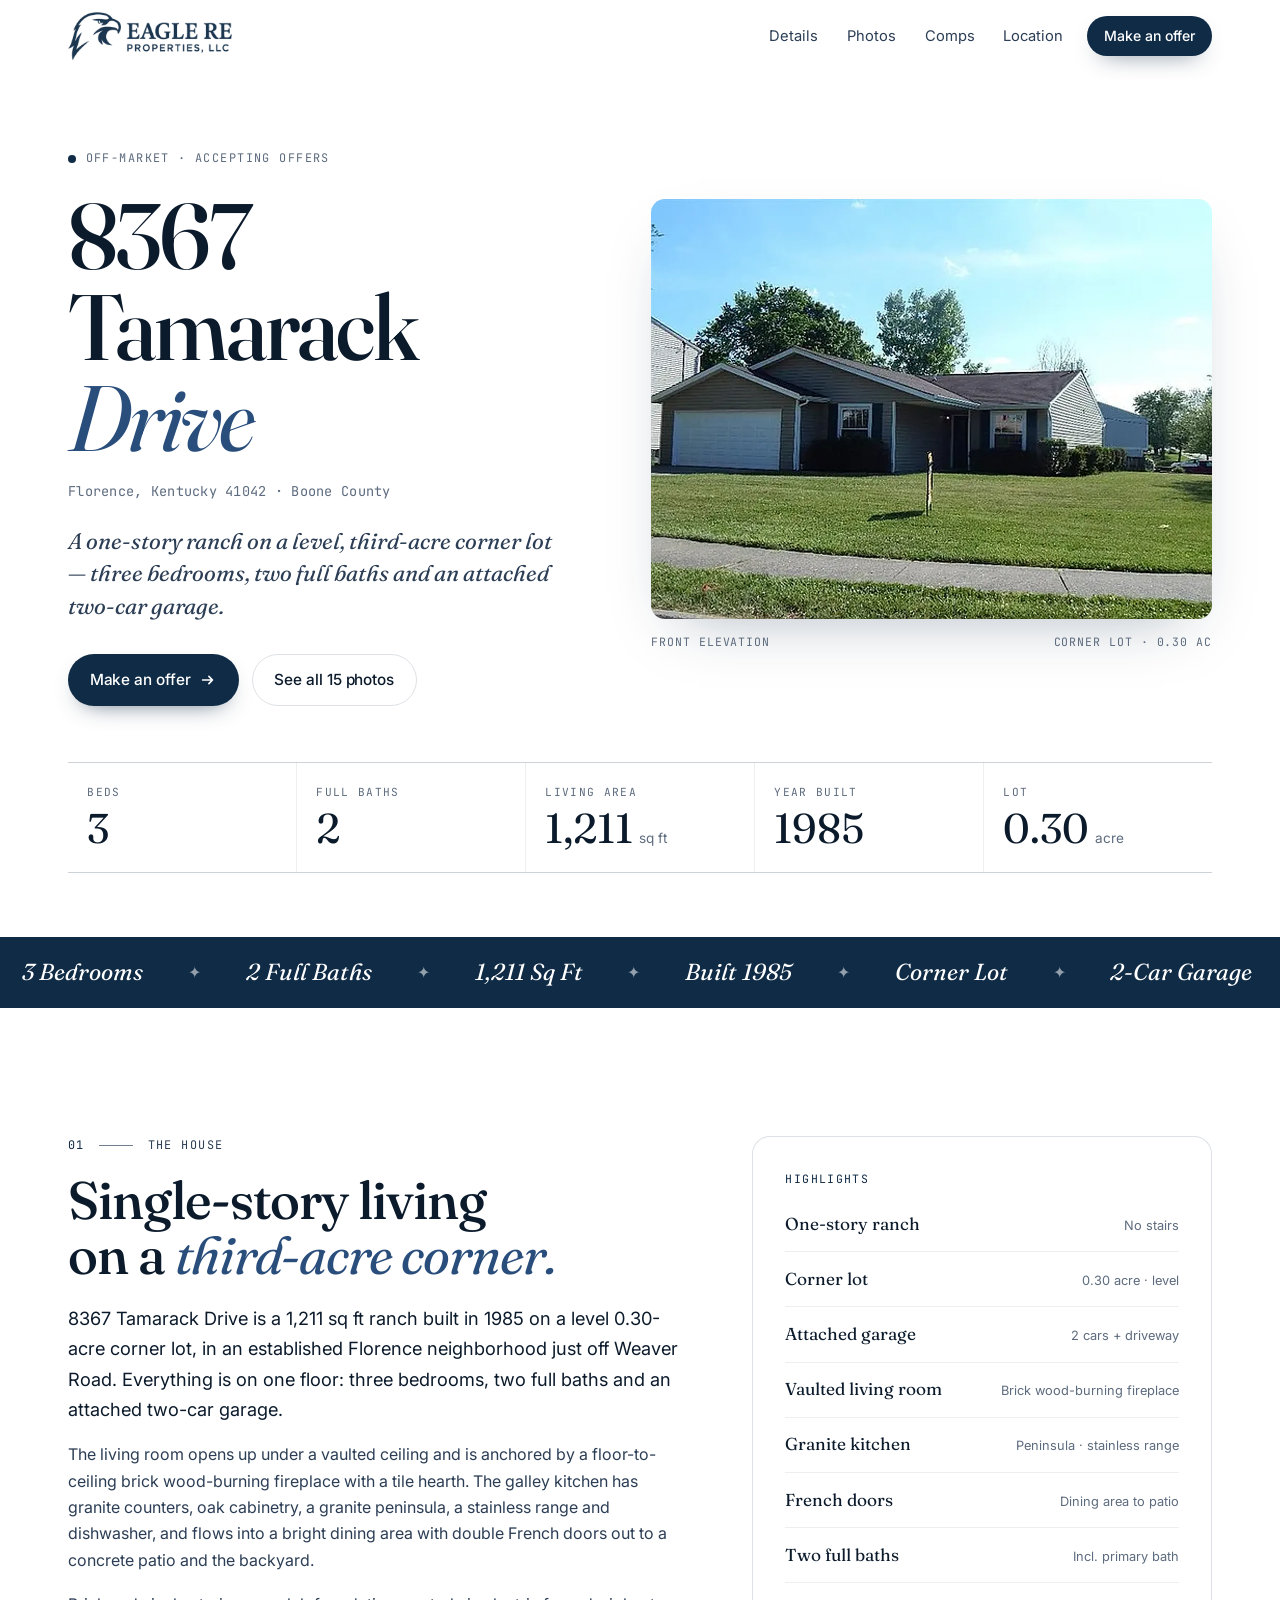
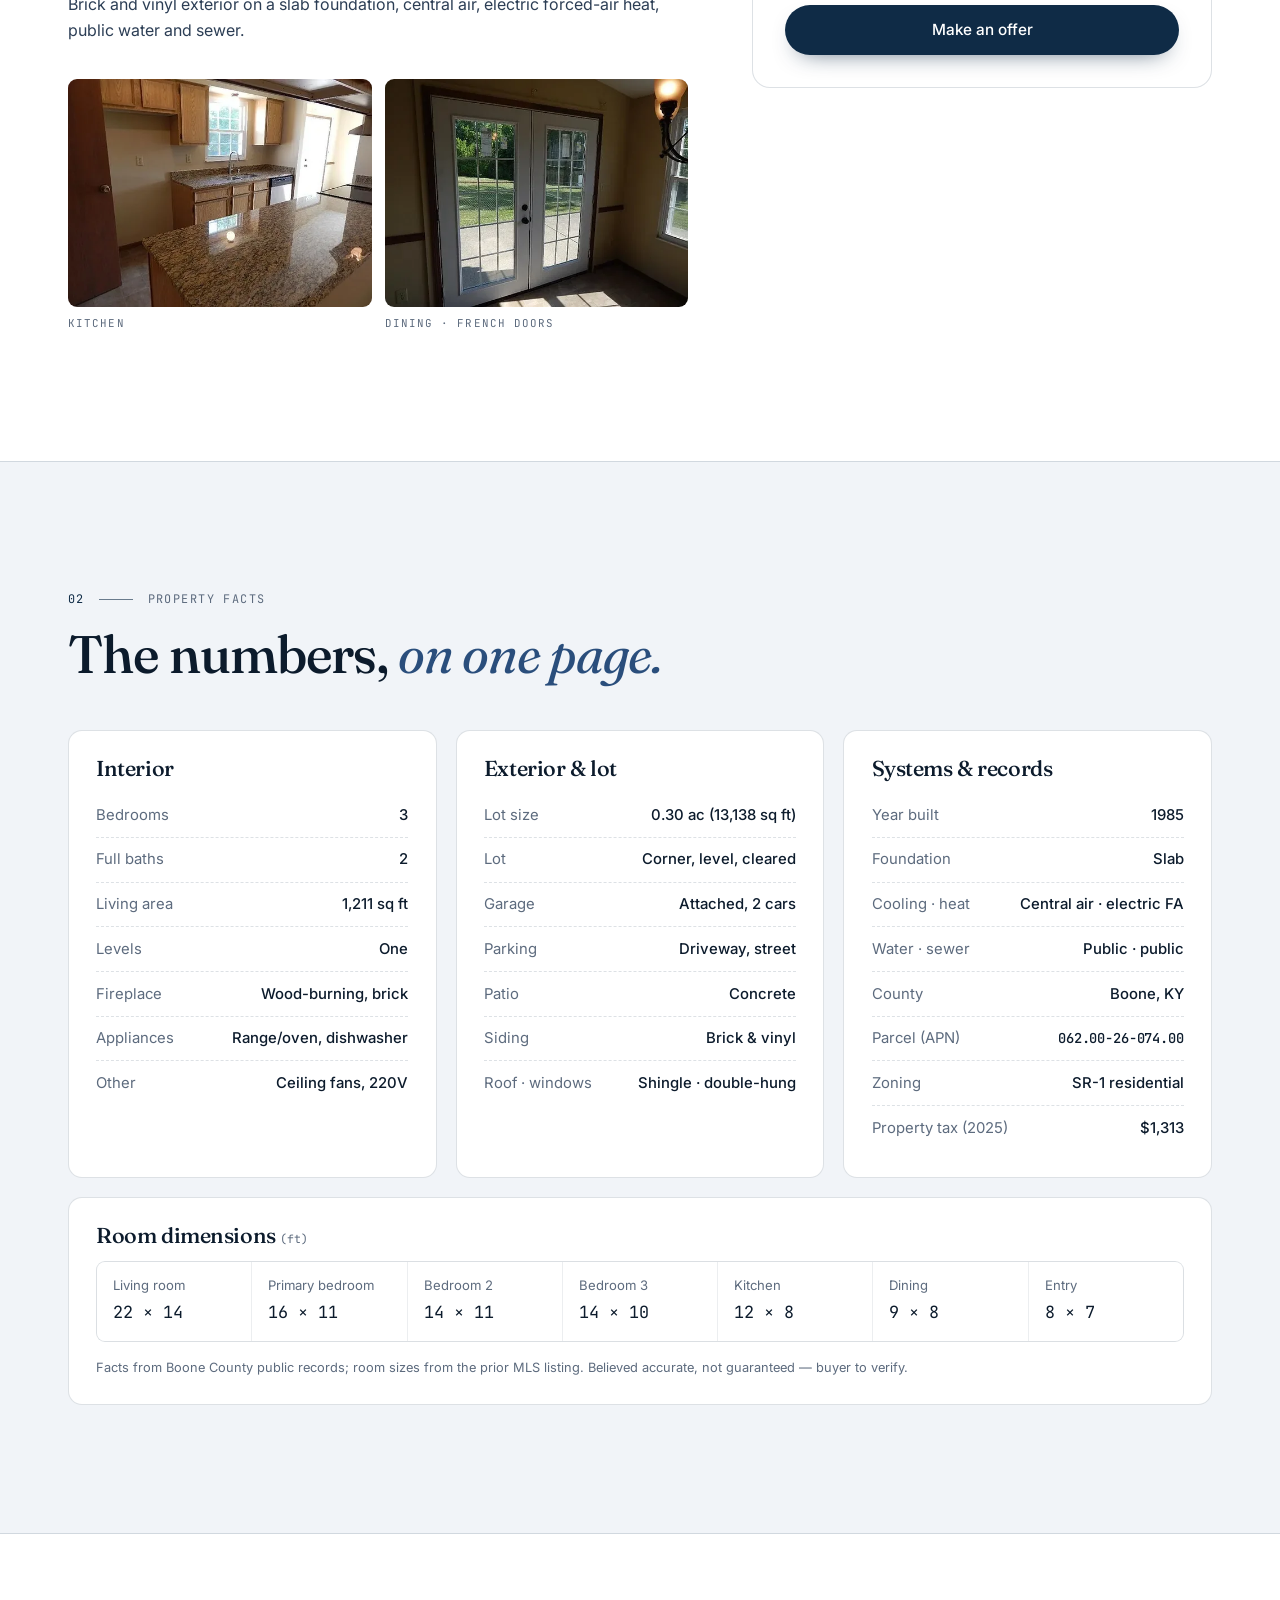
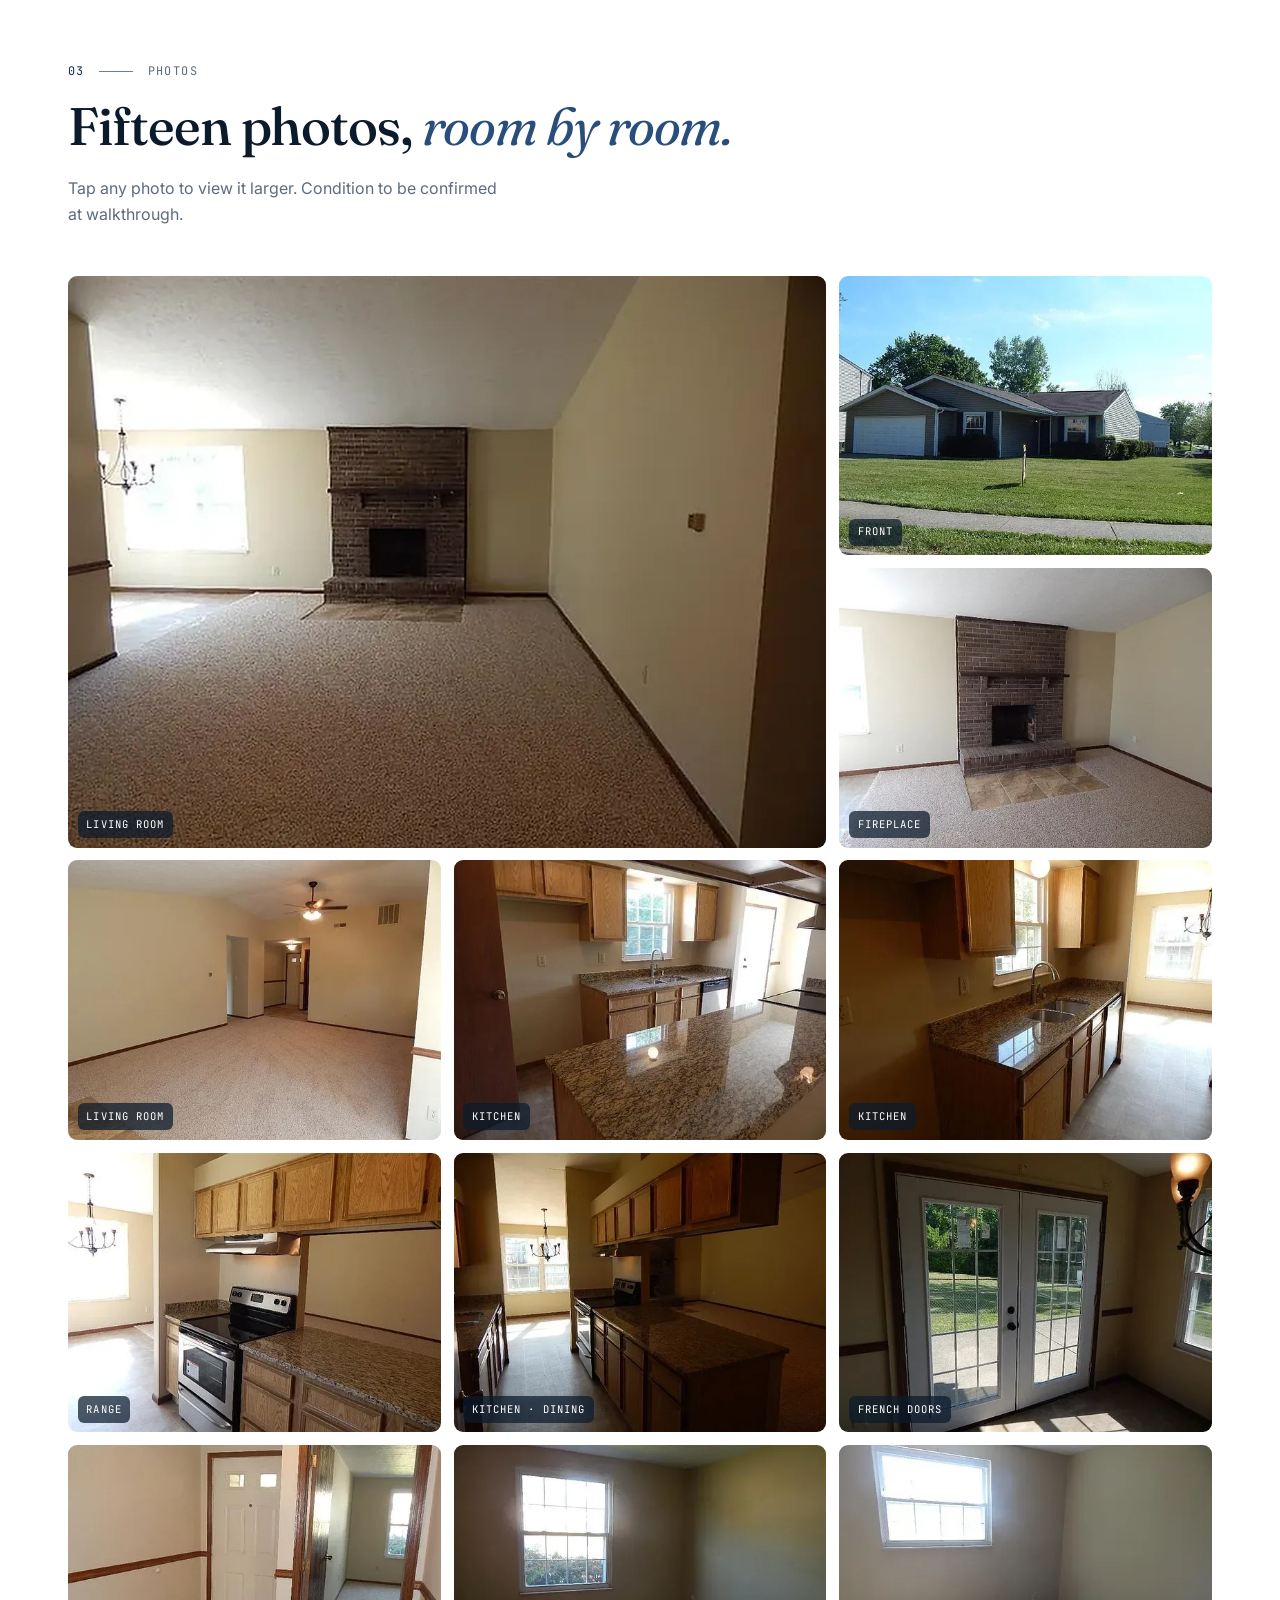
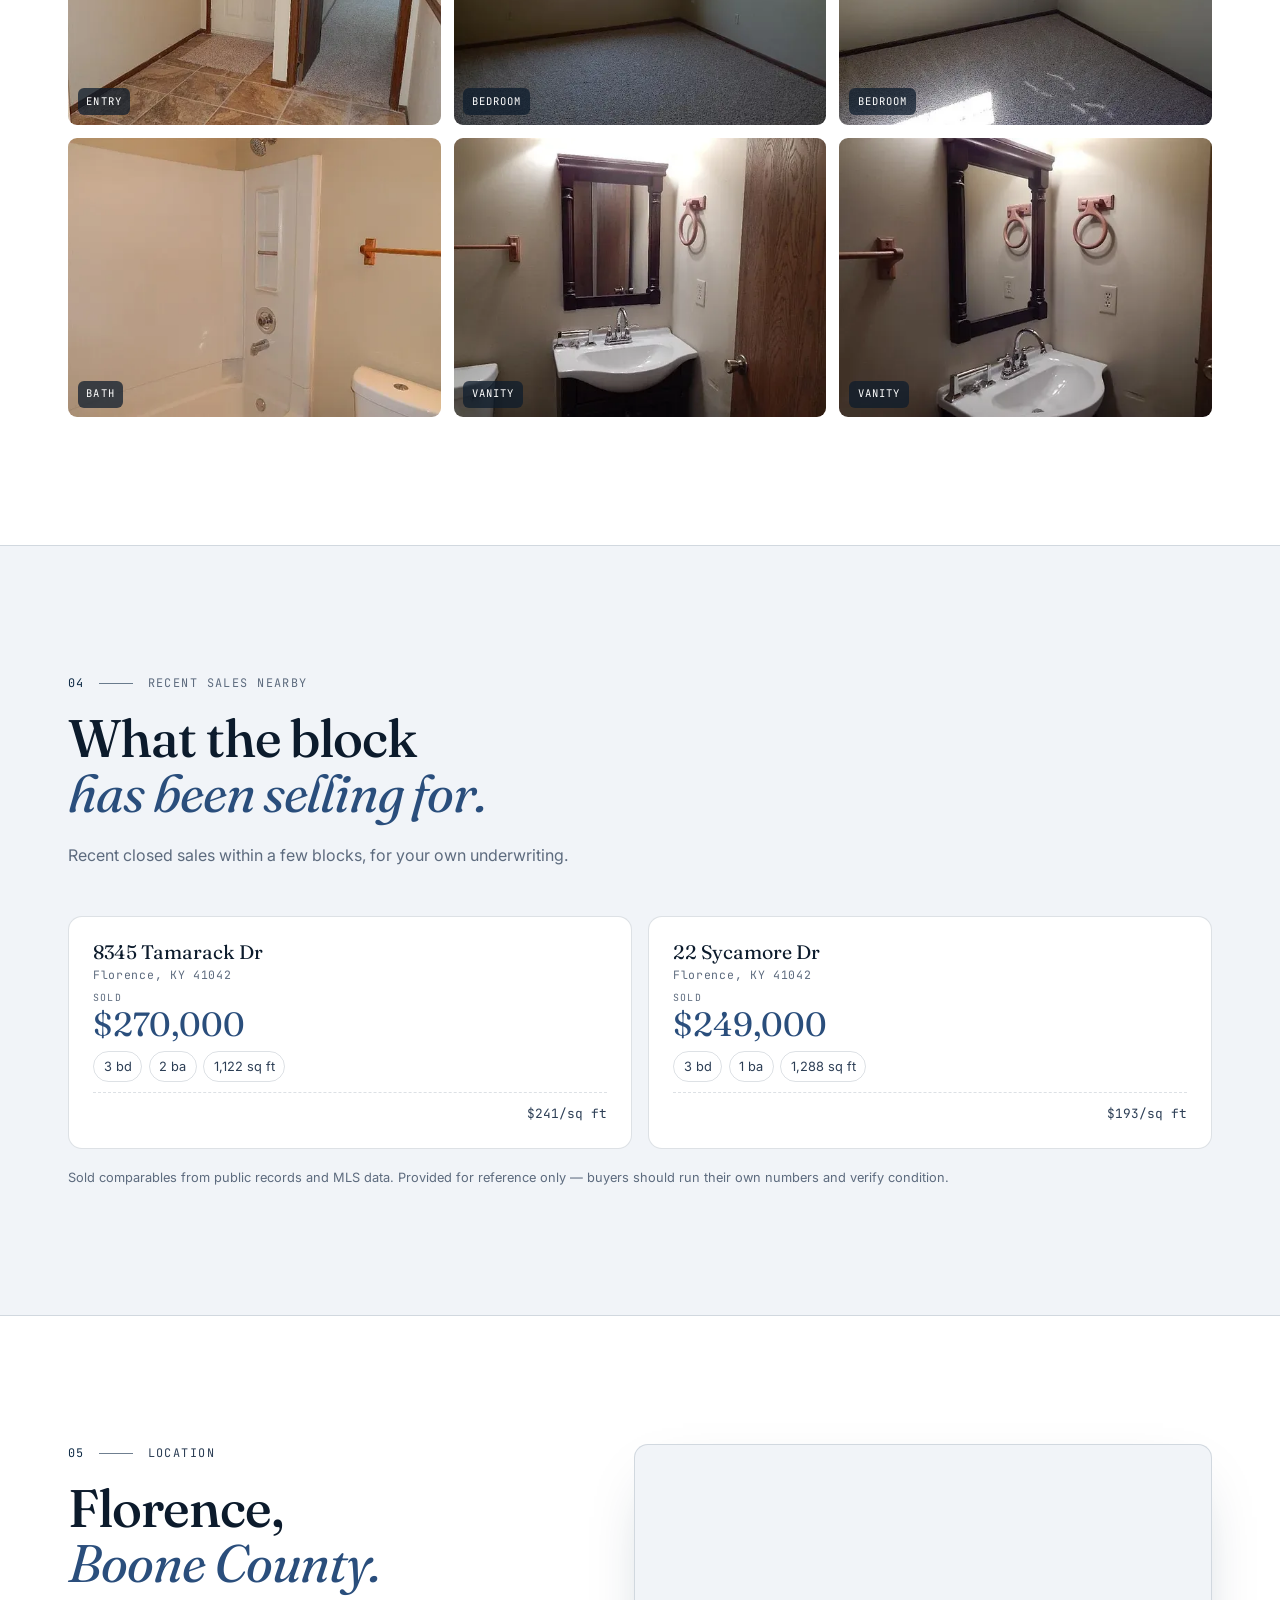
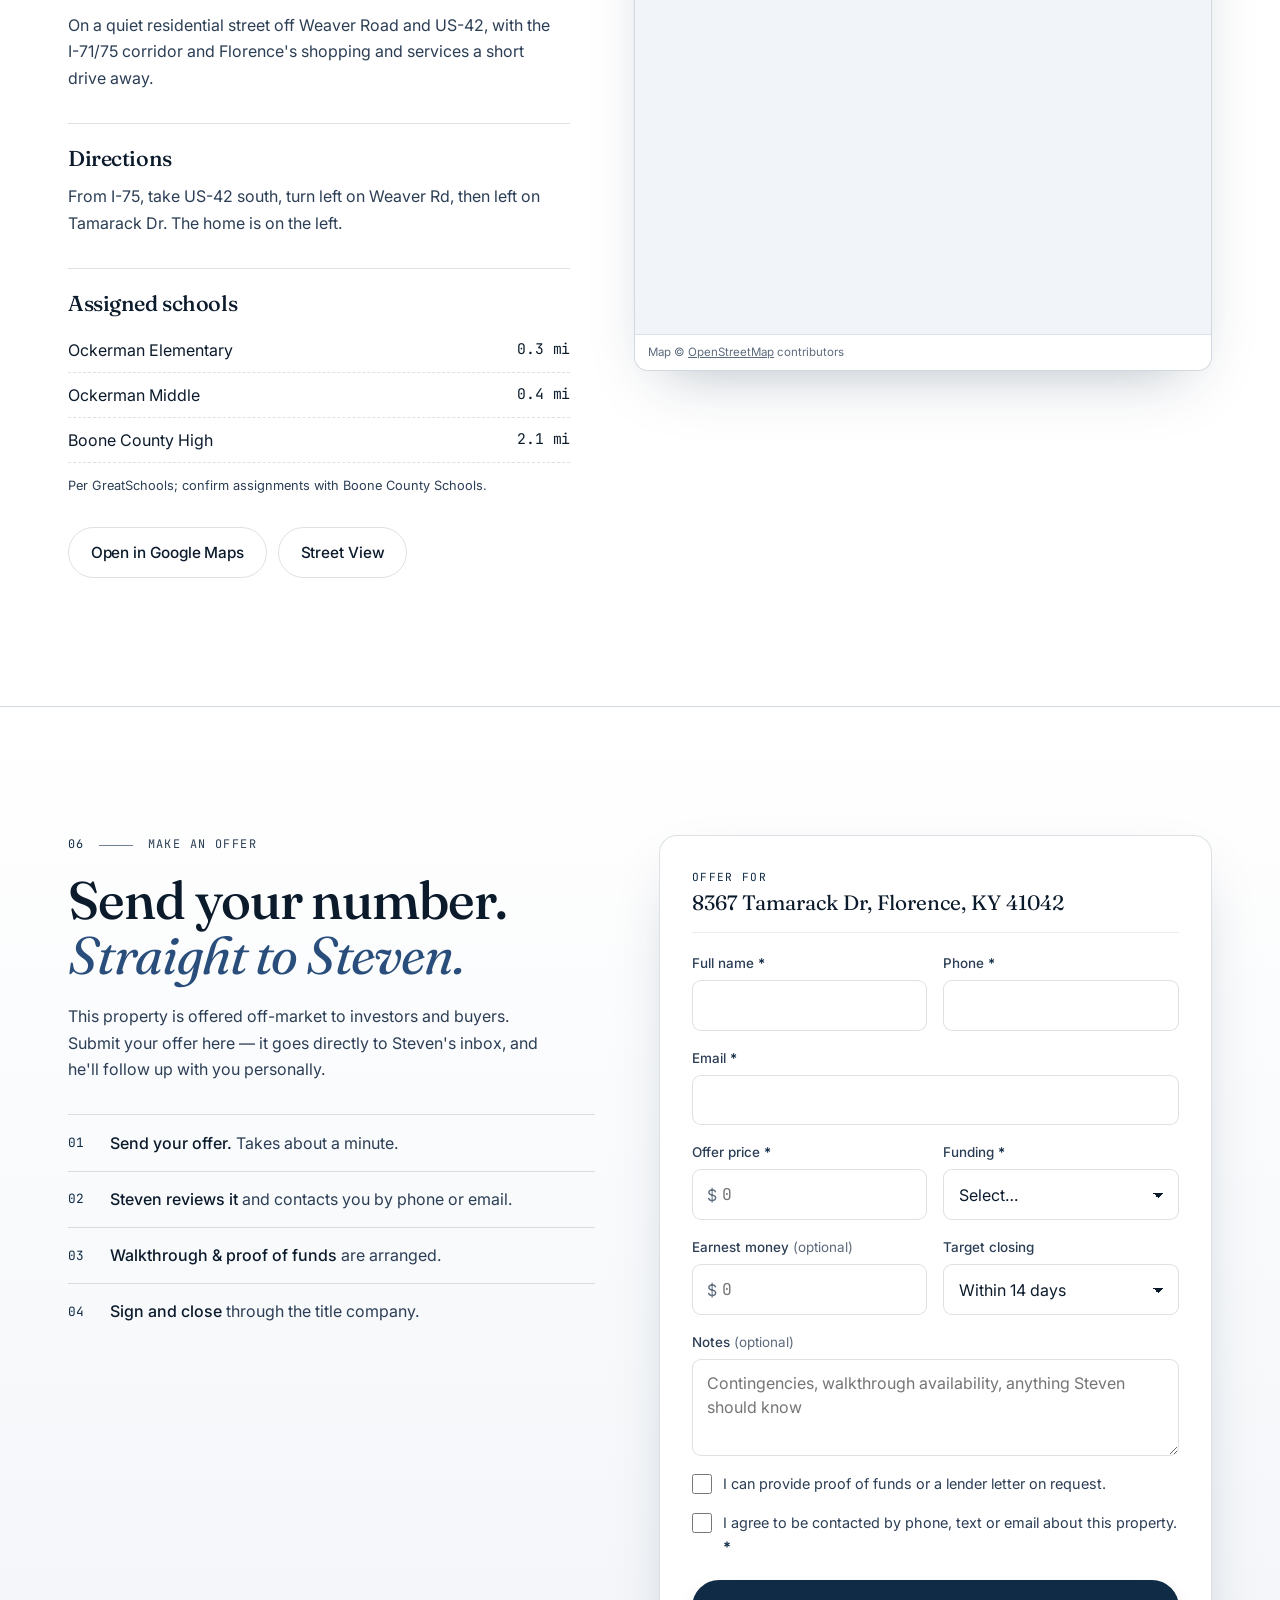
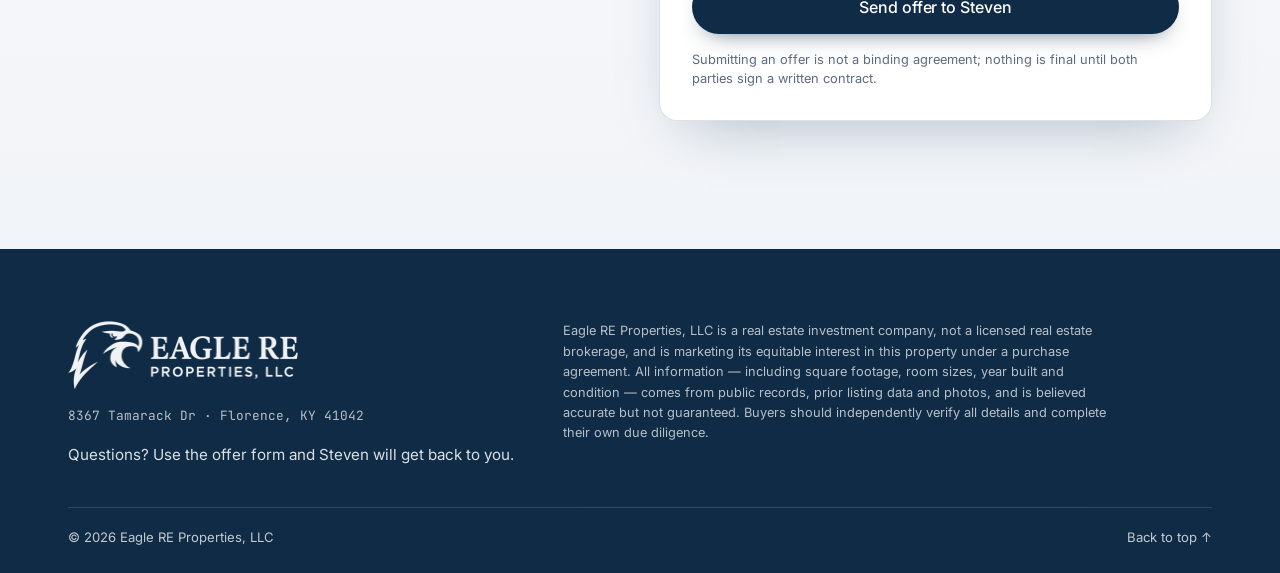
==== index.html @ 81cfe42a "Add files via upload" ====
<!doctype html>
<html lang="en">
<head>
  <meta charset="utf-8">
  <meta name="viewport" content="width=device-width, initial-scale=1, viewport-fit=cover">
  <title>8367 Tamarack Dr, Florence, KY 41042 · 3 Bed / 2 Bath Ranch · Accepting Offers</title>
  <meta name="description" content="Off-market 3 bed / 2 bath ranch on a 0.30-acre corner lot in Florence, KY (Boone County). 1,211 sq ft, built 1985, attached 2-car garage. Submit your offer online.">
  <meta name="theme-color" content="#0f2b46">

  <!-- Link previews (texts, Facebook groups). Once the site is on a domain, make og:image a full https:// URL. -->
  <meta property="og:type" content="website">
  <meta property="og:title" content="8367 Tamarack Dr, Florence, KY · 3 bd / 2 ba ranch · Accepting offers">
  <meta property="og:description" content="1,211 sq ft · built 1985 · 0.30-acre corner lot · 2-car garage. Off-market — send your offer.">
  <meta property="og:image" content="assets/img/exterior-front-lg.webp">
  <meta name="twitter:card" content="summary_large_image">

  <link rel="icon" type="image/webp" href="assets/img/favicon-eagle.webp">

  <link rel="preconnect" href="https://fonts.googleapis.com">
  <link rel="preconnect" href="https://fonts.gstatic.com" crossorigin>
  <link rel="stylesheet" href="https://fonts.googleapis.com/css2?family=Fraunces:ital,opsz,wght@0,9..144,400;0,9..144,500;0,9..144,600;1,9..144,400;1,9..144,500&family=Inter:wght@300;400;500;600&family=JetBrains+Mono:wght@400;500&display=swap">

  <link rel="preload" as="image" href="assets/img/exterior-front-lg.webp" fetchpriority="high">
  <link rel="stylesheet" href="styles.css?v=202609221850">

  <script>
    /* JS is on: enable reveal animations, with a 6s safety net so content can never stay hidden */
    document.documentElement.classList.add("js");
    setTimeout(function () { document.documentElement.classList.add("reveal-all"); }, 6000);
  </script>
  <script defer src="lib/manifest.js?v=202609221850"></script>
  <script defer src="main.js?v=202609221850"></script>
</head>
<body>
  <a class="skip-link" href="#main">Skip to content</a>

  <!-- ============================ NAV ============================ -->
  <header class="nav" data-nav>
    <div class="nav-inner">
      <a class="brand" href="#top" aria-label="Eagle RE Properties, LLC — back to top">
        <img class="logo logo-on-light" src="assets/img/logo-navy.webp" width="464" height="136" alt="Eagle RE Properties, LLC">
        <img class="logo logo-on-dark" src="assets/img/logo-white.webp" width="464" height="136" alt="" aria-hidden="true">
      </a>
      <nav class="nav-links" aria-label="Sections">
        <a href="#details">Details</a>
        <a href="#photos">Photos</a>
        <a href="#comps">Comps</a>
        <a href="#location">Location</a>
      </nav>
      <a class="btn btn-accent btn-sm" href="#offer" data-offer-open>Make an offer</a>
    </div>
  </header>

  <main id="main">
    <!-- ============================ HERO ============================ -->
    <section class="hero" id="top">
      <div class="container hero-grid">
        <div class="hero-copy">
          <p class="kicker"><span class="status-dot" aria-hidden="true"></span>Off-market · Accepting offers</p>
          <h1 class="hero-title">8367 Tamarack<br><em>Drive</em></h1>
          <p class="hero-address">Florence, Kentucky 41042 · Boone County</p>
          <p class="hero-sub">A one-story ranch on a level, third-acre corner lot — three bedrooms, two full baths and an attached two-car garage.</p>
          <div class="hero-ctas">
            <a class="btn btn-accent" href="#offer" data-offer-open>
              Make an offer
              <svg class="btn-arrow" viewBox="0 0 20 20" aria-hidden="true"><path d="M4 10h11m-4-4 4 4-4 4" fill="none" stroke="currentColor" stroke-width="1.8" stroke-linecap="round" stroke-linejoin="round"/></svg>
            </a>
            <a class="btn btn-ghost" href="#photos">See all 15 photos</a>
          </div>
        </div>

        <figure class="hero-media">
          <img src="assets/img/exterior-front-lg.webp" width="1080" height="810"
               alt="Front of 8367 Tamarack Dr: single-story ranch with brick and vinyl siding, attached two-car garage and a wide front lawn"
               fetchpriority="high" loading="eager" decoding="async">
          <figcaption><span>Front elevation</span><span>Corner lot · 0.30 ac</span></figcaption>
        </figure>
      </div>

      <div class="container">
        <dl class="stats" aria-label="Key facts" data-n="5" style="--n:5">
          <div class="stat"><dt>Beds</dt><dd>3</dd></div>
          <div class="stat"><dt>Full baths</dt><dd>2</dd></div>
          <div class="stat"><dt>Living area</dt><dd>1,211<small>sq ft</small></dd></div>
          <div class="stat"><dt>Year built</dt><dd>1985</dd></div>
          <div class="stat"><dt>Lot</dt><dd>0.30<small>acre</small></dd></div>
        </dl>
      </div>
    </section>

    <!-- ============================ TICKER ============================ -->
    <div class="ticker" aria-hidden="true">
      <div class="ticker-track">
        <span>3 Bedrooms</span><span>2 Full Baths</span><span>1,211 Sq Ft</span><span>Built 1985</span><span>Corner Lot</span><span>2-Car Garage</span><span>Wood-Burning Fireplace</span><span>Boone County, KY</span><span>Accepting Offers</span>
        <span>3 Bedrooms</span><span>2 Full Baths</span><span>1,211 Sq Ft</span><span>Built 1985</span><span>Corner Lot</span><span>2-Car Garage</span><span>Wood-Burning Fireplace</span><span>Boone County, KY</span><span>Accepting Offers</span>
      </div>
    </div>

    <!-- ============================ THE HOUSE ============================ -->
    <section class="section overview" id="details">
      <div class="container overview-grid">
        <div class="overview-copy reveal">
          <p class="eyebrow"><span>01</span> The house</p>
          <h2 class="section-title">Single-story living on a <em>third-acre corner.</em></h2>
          <p class="lead">8367 Tamarack Drive is a 1,211 sq ft ranch built in 1985 on a level 0.30-acre corner lot, in an established Florence neighborhood just off Weaver Road. Everything is on one floor: three bedrooms, two full baths and an attached two-car garage.</p>
          <p>The living room opens up under a vaulted ceiling and is anchored by a floor-to-ceiling brick wood-burning fireplace with a tile hearth. The galley kitchen has granite counters, oak cabinetry, a granite peninsula, a stainless range and dishwasher, and flows into a bright dining area with double French doors out to a concrete patio and the backyard.</p>
          <p>Brick and vinyl exterior on a slab foundation, central air, electric forced-air heat, public water and sewer.</p>
          <div class="overview-photos">
            <figure><img src="assets/img/kitchen-peninsula.webp" width="540" height="405" alt="Kitchen with granite counters, granite peninsula and oak cabinets" loading="lazy" decoding="async"><figcaption>Kitchen</figcaption></figure>
            <figure><img src="assets/img/dining-french-doors.webp" width="540" height="405" alt="Double French doors from the dining area to a concrete patio and backyard" loading="lazy" decoding="async"><figcaption>Dining · French doors</figcaption></figure>
          </div>
        </div>

        <aside class="highlights reveal" aria-label="Highlights">
          <p class="highlights-title">Highlights</p>
          <ul>
            <li><span>One-story ranch</span><small>No stairs</small></li>
            <li><span>Corner lot</span><small>0.30 acre · level</small></li>
            <li><span>Attached garage</span><small>2 cars + driveway</small></li>
            <li><span>Vaulted living room</span><small>Brick wood-burning fireplace</small></li>
            <li><span>Granite kitchen</span><small>Peninsula · stainless range</small></li>
            <li><span>French doors</span><small>Dining area to patio</small></li>
            <li><span>Two full baths</span><small>Incl. primary bath</small></li>
          </ul>
          <a class="btn btn-accent btn-block" href="#offer" data-offer-open>Make an offer</a>
        </aside>
      </div>
    </section>

    <!-- ============================ FACTS ============================ -->
    <section class="section facts" aria-labelledby="facts-title">
      <div class="container">
        <div class="section-head reveal">
          <p class="eyebrow"><span>02</span> Property facts</p>
          <h2 class="section-title" id="facts-title">The numbers, <em>on one page.</em></h2>
        </div>

        <div class="facts-grid">
          <div class="fact-card reveal">
            <h3>Interior</h3>
            <dl>
              <div><dt>Bedrooms</dt><dd>3</dd></div>
              <div><dt>Full baths</dt><dd>2</dd></div>
              <div><dt>Living area</dt><dd>1,211 sq ft</dd></div>
              <div><dt>Levels</dt><dd>One</dd></div>
              <div><dt>Fireplace</dt><dd>Wood-burning, brick</dd></div>
              <div><dt>Appliances</dt><dd>Range/oven, dishwasher</dd></div>
              <div><dt>Other</dt><dd>Ceiling fans, 220V</dd></div>
            </dl>
          </div>
          <div class="fact-card reveal">
            <h3>Exterior &amp; lot</h3>
            <dl>
              <div><dt>Lot size</dt><dd>0.30 ac (13,138 sq ft)</dd></div>
              <div><dt>Lot</dt><dd>Corner, level, cleared</dd></div>
              <div><dt>Garage</dt><dd>Attached, 2 cars</dd></div>
              <div><dt>Parking</dt><dd>Driveway, street</dd></div>
              <div><dt>Patio</dt><dd>Concrete</dd></div>
              <div><dt>Siding</dt><dd>Brick &amp; vinyl</dd></div>
              <div><dt>Roof · windows</dt><dd>Shingle · double-hung</dd></div>
            </dl>
          </div>
          <div class="fact-card reveal">
            <h3>Systems &amp; records</h3>
            <dl>
              <div><dt>Year built</dt><dd>1985</dd></div>
              <div><dt>Foundation</dt><dd>Slab</dd></div>
              <div><dt>Cooling · heat</dt><dd>Central air · electric FA</dd></div>
              <div><dt>Water · sewer</dt><dd>Public · public</dd></div>
              <div><dt>County</dt><dd>Boone, KY</dd></div>
              <div><dt>Parcel (APN)</dt><dd class="mono">062.00-26-074.00</dd></div>
              <div><dt>Zoning</dt><dd>SR-1 residential</dd></div>
              <div><dt>Property tax (2025)</dt><dd>$1,313</dd></div>
            </dl>
          </div>
        </div>

        <div class="rooms reveal">
          <h3>Room dimensions <small class="mono">(ft)</small></h3>
          <dl class="room-grid">
            <div><dt>Living room</dt><dd>22 × 14</dd></div>
            <div><dt>Primary bedroom</dt><dd>16 × 11</dd></div>
            <div><dt>Bedroom 2</dt><dd>14 × 11</dd></div>
            <div><dt>Bedroom 3</dt><dd>14 × 10</dd></div>
            <div><dt>Kitchen</dt><dd>12 × 8</dd></div>
            <div><dt>Dining</dt><dd>9 × 8</dd></div>
            <div><dt>Entry</dt><dd>8 × 7</dd></div>
          </dl>
          <p class="fine">Facts from Boone County public records; room sizes from the prior MLS listing. Believed accurate, not guaranteed — buyer to verify.</p>
        </div>
      </div>
    </section>

    <!-- ============================ PHOTOS ============================ -->
    <section class="section gallery" id="photos" aria-labelledby="photos-title">
      <div class="container">
        <div class="section-head reveal">
          <p class="eyebrow"><span>03</span> Photos</p>
          <h2 class="section-title" id="photos-title">Fifteen photos, <em>room by room.</em></h2>
          <p class="section-note">Tap any photo to view it larger. Condition to be confirmed at walkthrough.</p>
        </div>

        <div class="gallery-grid" data-gallery>
          <a class="tile tile-feature" href="assets/img/living-room-wide-lg.webp" data-caption="Living room — vaulted ceiling and brick fireplace"><img src="assets/img/living-room-wide-lg.webp" width="1080" height="810" alt="Living room with vaulted ceiling, carpet and a floor-to-ceiling brick fireplace" loading="lazy" decoding="async"><span class="tile-cap">Living room</span></a>
          <a class="tile" href="assets/img/exterior-front-lg.webp" data-caption="Front elevation — corner lot"><img src="assets/img/exterior-front.webp" width="540" height="405" alt="Front of 8367 Tamarack Dr: single-story ranch with brick and vinyl siding, attached two-car garage and a wide front lawn" loading="lazy" decoding="async"><span class="tile-cap">Front</span></a>
          <a class="tile" href="assets/img/living-fireplace-lg.webp" data-caption="Brick wood-burning fireplace with tile hearth"><img src="assets/img/living-fireplace.webp" width="540" height="405" alt="Brick wood-burning fireplace with wood mantel and tile hearth" loading="lazy" decoding="async"><span class="tile-cap">Fireplace</span></a>
          <a class="tile" href="assets/img/living-room-vaulted-lg.webp" data-caption="Living room looking toward the entry"><img src="assets/img/living-room-vaulted.webp" width="540" height="405" alt="Carpeted living room with vaulted ceiling and ceiling fan, looking toward the entry hall" loading="lazy" decoding="async"><span class="tile-cap">Living room</span></a>
          <a class="tile" href="assets/img/kitchen-peninsula-lg.webp" data-caption="Kitchen — granite counters and peninsula"><img src="assets/img/kitchen-peninsula.webp" width="540" height="405" alt="Kitchen with granite counters, granite peninsula and oak cabinets" loading="lazy" decoding="async"><span class="tile-cap">Kitchen</span></a>
          <a class="tile" href="assets/img/kitchen-sink-lg.webp" data-caption="Kitchen — sink wall and dishwasher"><img src="assets/img/kitchen-sink.webp" width="540" height="405" alt="Kitchen sink under a window with granite counter and stainless dishwasher" loading="lazy" decoding="async"><span class="tile-cap">Kitchen</span></a>
          <a class="tile" href="assets/img/kitchen-range-lg.webp" data-caption="Kitchen — stainless range and hood"><img src="assets/img/kitchen-range.webp" width="540" height="405" alt="Stainless electric range with range hood and oak cabinets" loading="lazy" decoding="async"><span class="tile-cap">Range</span></a>
          <a class="tile" href="assets/img/kitchen-dining-lg.webp" data-caption="Kitchen opening to the dining area"><img src="assets/img/kitchen-dining.webp" width="540" height="405" alt="Galley kitchen opening into a bright dining area with a chandelier" loading="lazy" decoding="async"><span class="tile-cap">Kitchen · dining</span></a>
          <a class="tile" href="assets/img/dining-french-doors-lg.webp" data-caption="Dining area — French doors to the patio"><img src="assets/img/dining-french-doors.webp" width="540" height="405" alt="Double French doors from the dining area to a concrete patio and backyard" loading="lazy" decoding="async"><span class="tile-cap">French doors</span></a>
          <a class="tile" href="assets/img/entry-hall-lg.webp" data-caption="Tile entry and hallway"><img src="assets/img/entry-hall.webp" width="540" height="405" alt="Front entry with tile floor opening to a carpeted hallway" loading="lazy" decoding="async"><span class="tile-cap">Entry</span></a>
          <a class="tile" href="assets/img/bedroom-front-lg.webp" data-caption="Bedroom"><img src="assets/img/bedroom-front.webp" width="540" height="405" alt="Carpeted bedroom with a large double-hung window" loading="lazy" decoding="async"><span class="tile-cap">Bedroom</span></a>
          <a class="tile" href="assets/img/bedroom-small-lg.webp" data-caption="Bedroom"><img src="assets/img/bedroom-small.webp" width="540" height="405" alt="Carpeted bedroom with a single window" loading="lazy" decoding="async"><span class="tile-cap">Bedroom</span></a>
          <a class="tile" href="assets/img/bath-tub-shower-lg.webp" data-caption="Full bath — tub/shower combo"><img src="assets/img/bath-tub-shower.webp" width="540" height="405" alt="Bathroom with fiberglass tub and shower surround" loading="lazy" decoding="async"><span class="tile-cap">Bath</span></a>
          <a class="tile" href="assets/img/bath-vanity-lg.webp" data-caption="Bath vanity"><img src="assets/img/bath-vanity.webp" width="540" height="405" alt="Bathroom vanity with framed mirror" loading="lazy" decoding="async"><span class="tile-cap">Vanity</span></a>
          <a class="tile" href="assets/img/bath-vanity-detail-lg.webp" data-caption="Bath vanity — detail"><img src="assets/img/bath-vanity-detail.webp" width="540" height="405" alt="Close view of the bathroom vanity, mirror and towel rings" loading="lazy" decoding="async"><span class="tile-cap">Vanity</span></a>
        </div>
      </div>
    </section>

    <!-- ============================ COMPS ============================ -->
    <section class="section comps" id="comps" aria-labelledby="comps-title">
      <div class="container">
        <div class="section-head reveal">
          <p class="eyebrow"><span>04</span> Recent sales nearby</p>
          <h2 class="section-title" id="comps-title">What the block <em>has been selling for.</em></h2>
          <p class="section-note">Recent closed sales within a few blocks, for your own underwriting.</p>
        </div>

        <div class="comps-grid">
          <div class="comp-card reveal">
            <div>
              <p class="comp-address">8345 Tamarack Dr</p>
              <p class="comp-city">Florence, KY 41042</p>
            </div>
            <p class="comp-price"><small>Sold</small>$270,000</p>
            <div class="comp-specs"><span>3 bd</span><span>2 ba</span><span>1,122 sq ft</span></div>
            <div class="comp-meta"><span></span><span class="comp-psf">$241/sq ft</span></div>
          </div>
          <div class="comp-card reveal">
            <div>
              <p class="comp-address">22 Sycamore Dr</p>
              <p class="comp-city">Florence, KY 41042</p>
            </div>
            <p class="comp-price"><small>Sold</small>$249,000</p>
            <div class="comp-specs"><span>3 bd</span><span>1 ba</span><span>1,288 sq ft</span></div>
            <div class="comp-meta"><span></span><span class="comp-psf">$193/sq ft</span></div>
          </div>
        </div>
        <p class="fine comps-note">Sold comparables from public records and MLS data. Provided for reference only — buyers should run their own numbers and verify condition.</p>
      </div>
    </section>

    <!-- ============================ LOCATION ============================ -->
    <section class="section location" id="location" aria-labelledby="location-title">
      <div class="container location-grid">
        <div class="location-copy reveal">
          <p class="eyebrow"><span>05</span> Location</p>
          <h2 class="section-title" id="location-title">Florence, <em>Boone County.</em></h2>
          <p>On a quiet residential street off Weaver Road and US-42, with the I-71/75 corridor and Florence&#x27;s shopping and services a short drive away.</p>

          <div class="loc-block">
            <h3>Directions</h3>
            <p>From I-75, take US-42 south, turn left on Weaver Rd, then left on Tamarack Dr. The home is on the left.</p>
          </div>

          <div class="loc-block">
            <h3>Assigned schools</h3>
            <ul class="schools">
              <li><span>Ockerman Elementary</span><span class="mono">0.3 mi</span></li>
              <li><span>Ockerman Middle</span><span class="mono">0.4 mi</span></li>
              <li><span>Boone County High</span><span class="mono">2.1 mi</span></li>
            </ul>
            <p class="fine">Per GreatSchools; confirm assignments with Boone County Schools.</p>
          </div>

          <div class="loc-actions">
            <a class="btn btn-ghost" href="https://www.google.com/maps/search/?api=1&amp;query=8367+Tamarack+Dr+Florence+KY+41042" target="_blank" rel="noopener">Open in Google Maps</a>
            <a class="btn btn-ghost" href="https://www.google.com/maps/@?api=1&amp;map_action=pano&amp;viewpoint=38.978595,-84.6510507" target="_blank" rel="noopener">Street View</a>
          </div>
        </div>

        <div class="map-frame reveal" data-map>
          <iframe title="Map showing 8367 Tamarack Dr, Florence, KY 41042"
                  src="https://www.openstreetmap.org/export/embed.html?bbox=-84.6641%2C38.9716%2C-84.6381%2C38.9856&amp;layer=mapnik&amp;marker=38.978595%2C-84.6510507"
                  loading="lazy" referrerpolicy="no-referrer-when-downgrade"></iframe>
          <p class="map-credit">Map © <a href="https://www.openstreetmap.org/copyright" target="_blank" rel="noopener">OpenStreetMap</a> contributors</p>
        </div>
      </div>
    </section>

    <!-- ============================ OFFER ============================ -->
    <section class="section offer" id="offer" aria-labelledby="offer-title">
      <div class="container offer-grid">
        <div class="offer-copy reveal">
          <p class="eyebrow"><span>06</span> Make an offer</p>
          <h2 class="section-title" id="offer-title">Send your number. <em>Straight to Steven.</em></h2>
          <p>This property is offered off-market to investors and buyers. Submit your offer here — it goes directly to Steven's inbox, and he'll follow up with you personally.</p>
          <ol class="steps">
            <li><strong>Send your offer.</strong> Takes about a minute.</li>
            <li><strong>Steven reviews it</strong> and contacts you by phone or email.</li>
            <li><strong>Walkthrough &amp; proof of funds</strong> are arranged.</li>
            <li><strong>Sign and close</strong> through the title company.</li>
          </ol>
        </div>

        <div class="offer-slot" data-offer-home>
          <div class="offer-card" id="offerCard">
            <div class="offer-card-head">
              <p class="offer-card-kicker">Offer for</p>
              <p class="offer-card-address">8367 Tamarack Dr, Florence, KY 41042</p>
            </div>

            <form class="offer-form" id="offerForm" action="offer.php" method="post" novalidate>
              <div class="grid-2">
                <label class="field">
                  <span class="label">Full name <b aria-hidden="true">*</b></span>
                  <input type="text" name="name" autocomplete="name" maxlength="100" required>
                  <span class="err" data-err="name"></span>
                </label>
                <label class="field">
                  <span class="label">Phone <b aria-hidden="true">*</b></span>
                  <input type="tel" name="phone" autocomplete="tel" inputmode="tel" maxlength="24" required>
                  <span class="err" data-err="phone"></span>
                </label>
              </div>

              <label class="field">
                <span class="label">Email <b aria-hidden="true">*</b></span>
                <input type="email" name="email" autocomplete="email" maxlength="160" required>
                <span class="err" data-err="email"></span>
              </label>

              <div class="grid-2">
                <label class="field field-money">
                  <span class="label">Offer price <b aria-hidden="true">*</b></span>
                  <span class="money"><span aria-hidden="true">$</span><input type="text" name="offer" inputmode="numeric" autocomplete="off" maxlength="14" placeholder="0" required data-money></span>
                  <span class="err" data-err="offer"></span>
                </label>
                <label class="field">
                  <span class="label">Funding <b aria-hidden="true">*</b></span>
                  <select name="funding" required>
                    <option value="">Select…</option>
                    <option>Cash</option>
                    <option>Hard money</option>
                    <option>Private money</option>
                    <option>Conventional / DSCR loan</option>
                    <option>Other</option>
                  </select>
                  <span class="err" data-err="funding"></span>
                </label>
              </div>

              <div class="grid-2">
                <label class="field field-money">
                  <span class="label">Earnest money <i>(optional)</i></span>
                  <span class="money"><span aria-hidden="true">$</span><input type="text" name="emd" inputmode="numeric" autocomplete="off" maxlength="12" placeholder="0" data-money></span>
                  <span class="err" data-err="emd"></span>
                </label>
                <label class="field">
                  <span class="label">Target closing</span>
                  <select name="close">
                    <option>Within 7 days</option>
                    <option selected>Within 14 days</option>
                    <option>Within 21 days</option>
                    <option>Within 30 days</option>
                    <option>Flexible</option>
                  </select>
                </label>
              </div>

              <label class="field">
                <span class="label">Notes <i>(optional)</i></span>
                <textarea name="notes" rows="3" maxlength="2000" placeholder="Contingencies, walkthrough availability, anything Steven should know"></textarea>
              </label>

              <label class="check">
                <input type="checkbox" name="pof" value="yes">
                <span>I can provide proof of funds or a lender letter on request.</span>
              </label>
              <label class="check">
                <input type="checkbox" name="consent" value="yes" required>
                <span>I agree to be contacted by phone, text or email about this property. <b aria-hidden="true">*</b></span>
              </label>
              <span class="err" data-err="consent"></span>

              <!-- spam trap: humans never see or fill this -->
              <div class="hp" aria-hidden="true">
                <label>Leave this empty <input type="text" name="website" tabindex="-1" autocomplete="off"></label>
              </div>
              <input type="hidden" name="t" value="">

              <button class="btn btn-accent btn-block btn-submit" type="submit">
                <span class="btn-label">Send offer to Steven</span>
                <span class="spinner" aria-hidden="true"></span>
              </button>
              <p class="form-status" role="status" aria-live="polite"></p>
              <p class="fine">Submitting an offer is not a binding agreement; nothing is final until both parties sign a written contract.</p>
            </form>

            <div class="offer-success" hidden tabindex="-1">
              <div class="success-icon" aria-hidden="true">
                <svg viewBox="0 0 48 48"><circle cx="24" cy="24" r="22" fill="none" stroke="currentColor" stroke-width="2"/><path d="M15 24.5l6 6 12-13" fill="none" stroke="currentColor" stroke-width="2.4" stroke-linecap="round" stroke-linejoin="round"/></svg>
              </div>
              <h3>Offer received.</h3>
              <p>Steven has your offer for 8367 Tamarack Dr and will reach out to you directly.</p>
              <button type="button" class="btn btn-ghost" data-offer-again>Send another offer</button>
            </div>
          </div>
        </div>
      </div>
    </section>
  </main>

  <!-- ============================ FOOTER ============================ -->
  <footer class="footer">
    <div class="container footer-grid">
      <div>
        <img class="footer-logo" src="assets/img/logo-white.webp" width="464" height="136" alt="Eagle RE Properties, LLC" loading="lazy" decoding="async">
        <p class="footer-sub">8367 Tamarack Dr · Florence, KY 41042</p>
        <p class="footer-contact" data-contact>Questions? Use the offer form and Steven will get back to you.</p>
      </div>
      <p class="disclosure">Eagle RE Properties, LLC is a real estate investment company, not a licensed real estate brokerage, and is marketing its equitable interest in this property under a purchase agreement. All information — including square footage, room sizes, year built and condition — comes from public records, prior listing data and photos, and is believed accurate but not guaranteed. Buyers should independently verify all details and complete their own due diligence.</p>
    </div>
    <div class="container footer-bottom">
      <span>© <span data-year>2026</span> Eagle RE Properties, LLC</span>
      <a href="#top">Back to top ↑</a>
    </div>
  </footer>

  <!-- ============================ MOBILE OFFER BAR ============================ -->
  <div class="offer-bar" data-offer-bar>
    <div class="offer-bar-text"><strong>8367 Tamarack Dr</strong><span>Accepting offers</span></div>
    <a class="btn btn-accent btn-sm" href="#offer" data-offer-open>Make an offer</a>
  </div>

  <!-- ============================ DIALOGS (JS) ============================ -->
  <dialog class="offer-dialog" id="offerDialog" aria-label="Make an offer">
    <button type="button" class="dialog-close" data-offer-close aria-label="Close">
      <svg viewBox="0 0 24 24" aria-hidden="true"><path d="M6 6l12 12M18 6 6 18" stroke="currentColor" stroke-width="1.8" stroke-linecap="round"/></svg>
    </button>
    <div class="offer-dialog-body" data-offer-dialog-body></div>
  </dialog>

  <dialog class="lightbox" id="lightbox" aria-label="Photo viewer">
    <figure class="lb-figure">
      <img class="lb-img" src="" alt="">
      <figcaption class="lb-cap"><span class="lb-text"></span><span class="lb-count mono"></span></figcaption>
    </figure>
    <button type="button" class="lb-btn lb-prev" aria-label="Previous photo"><svg viewBox="0 0 24 24" aria-hidden="true"><path d="M15 5l-7 7 7 7" fill="none" stroke="currentColor" stroke-width="1.8" stroke-linecap="round" stroke-linejoin="round"/></svg></button>
    <button type="button" class="lb-btn lb-next" aria-label="Next photo"><svg viewBox="0 0 24 24" aria-hidden="true"><path d="M9 5l7 7-7 7" fill="none" stroke="currentColor" stroke-width="1.8" stroke-linecap="round" stroke-linejoin="round"/></svg></button>
    <button type="button" class="lb-btn lb-close" aria-label="Close photo viewer"><svg viewBox="0 0 24 24" aria-hidden="true"><path d="M6 6l12 12M18 6 6 18" stroke="currentColor" stroke-width="1.8" stroke-linecap="round"/></svg></button>
  </dialog>
</body>
</html>
---- styles.css ----
/* =============================================================
   8367 Tamarack Dr — disposition site
   Archetype 01 (Editorial Light), adapted for a listing · Eagle RE navy + white
   ============================================================= */

/* =============================================================
   1. Tokens
   ============================================================= */
/* Brand: navy #0f2b46 + white (from the Eagle RE logo) */
:root {
  --bg:        #ffffff;
  --bg-2:      #f1f4f8;   /* light navy tint */
  --paper:     #ffffff;
  --ink:       #0c1b2c;
  --ink-soft:  #2c3e55;
  --ink-mute:  #5d6b7e;
  --accent:    #0f2b46;   /* logo navy */
  --accent-hi: #1b3d63;
  --on-accent: #ffffff;
  --em:        #2a4e7c;   /* italic emphasis in headlines */
  --band:      #0f2b46;   /* ticker + footer */
  --on-band:   #ffffff;
  --line:      rgba(15, 43, 70, 0.14);
  --line-2:    rgba(15, 43, 70, 0.08);
  --shadow:    0 24px 60px -28px rgba(15, 43, 70, 0.35);
  --halo:      0 22px 48px -18px rgba(15, 43, 70, 0.42);
  --ring:      rgba(15, 43, 70, 0.14);
  --overlay:   rgba(8, 18, 30, 0.94);

  --serif: "Fraunces", Georgia, "Times New Roman", serif;
  --sans:  "Inter", system-ui, -apple-system, "Segoe UI", Roboto, Arial, sans-serif;
  --mono:  "JetBrains Mono", ui-monospace, SFMono-Regular, Menlo, Consolas, monospace;

  --max: 1240px;
  --gutter: clamp(1.25rem, 4vw, 3rem);
  --radius: 14px;
  --radius-sm: 9px;
  --nav-h: 72px;

  --ease-out:  cubic-bezier(0.16, 1, 0.3, 1);
  --ease-soft: cubic-bezier(0.25, 0.46, 0.45, 0.94);

  color-scheme: light;

  /* safe areas (notched phones) */
  box-sizing: border-box;
  padding-top: env(safe-area-inset-top, 0px);
  padding-bottom: env(safe-area-inset-bottom, 0px);
}
html { scroll-padding-top: calc(var(--nav-h) + env(safe-area-inset-top, 0px) + 12px); }

@media (prefers-color-scheme: dark) {
  :root:not([data-theme="light"]) {
    --bg: #0b1624; --bg-2: #102033; --paper: #13243a;
    --ink: #f3f6fa; --ink-soft: #d3dbe6; --ink-mute: #97a6b8;
    --accent: #ffffff; --accent-hi: #dfe7f1; --on-accent: #0f2b46; --em: #a9c1e0;
    --band: #13243a; --on-band: #ffffff;
    --line: rgba(243, 246, 250, 0.16); --line-2: rgba(243, 246, 250, 0.08);
    --shadow: 0 24px 60px -28px rgba(0, 0, 0, 0.7);
    --halo: 0 22px 48px -18px rgba(0, 0, 0, 0.6);
    --ring: rgba(255, 255, 255, 0.18);
    color-scheme: dark;
  }
}
:root[data-theme="dark"] {
  --bg: #0b1624; --bg-2: #102033; --paper: #13243a;
  --ink: #f3f6fa; --ink-soft: #d3dbe6; --ink-mute: #97a6b8;
  --accent: #ffffff; --accent-hi: #dfe7f1; --on-accent: #0f2b46; --em: #a9c1e0;
  --band: #13243a; --on-band: #ffffff;
  --line: rgba(243, 246, 250, 0.16); --line-2: rgba(243, 246, 250, 0.08);
  --shadow: 0 24px 60px -28px rgba(0, 0, 0, 0.7);
  --halo: 0 22px 48px -18px rgba(0, 0, 0, 0.6);
  --ring: rgba(255, 255, 255, 0.18);
  color-scheme: dark;
}

/* =============================================================
   2. Reset & base
   ============================================================= */
*, *::before, *::after { box-sizing: border-box; margin: 0; }
html { -webkit-text-size-adjust: 100%; scroll-behavior: smooth; }
body {
  background: var(--bg);
  color: var(--ink);
  font-family: var(--sans);
  font-size: 16px;
  line-height: 1.65;
  -webkit-font-smoothing: antialiased;
  text-rendering: optimizeLegibility;
  overflow-x: clip;
}
img, svg, video, iframe { display: block; max-width: 100%; }
img { height: auto; }
button { font: inherit; color: inherit; cursor: pointer; border: 0; background: none; }
input, select, textarea { font: inherit; color: inherit; }
a { color: inherit; text-decoration: none; }
p { text-wrap: pretty; }
h1, h2, h3 { font-family: var(--serif); font-weight: 500; line-height: 1.04; letter-spacing: -0.02em; text-wrap: balance; }
em { font-style: italic; }
ul, ol { padding: 0; list-style: none; }
::selection { background: var(--accent); color: var(--on-accent); }
:focus-visible { outline: 2px solid var(--accent); outline-offset: 3px; border-radius: 4px; }

/* =============================================================
   3. Utilities
   ============================================================= */
.skip-link {
  position: fixed; top: -100px; left: 1rem; z-index: 9999;
  padding: .6rem 1rem; background: var(--ink); color: var(--bg);
  border-radius: 8px; font-weight: 500;
}
.skip-link:focus { top: calc(1rem + env(safe-area-inset-top, 0px)); }
.container { width: 100%; max-width: var(--max); margin-inline: auto; padding-inline: var(--gutter); }
.mono { font-family: var(--mono); font-size: .92em; letter-spacing: -0.01em; }
.fine { font-size: .8rem; line-height: 1.5; color: var(--ink-mute); }
.hp { position: absolute !important; left: -9999px; width: 1px; height: 1px; overflow: hidden; }

/* =============================================================
   4. Typography
   ============================================================= */
.kicker, .eyebrow {
  font-family: var(--mono);
  font-size: .74rem;
  letter-spacing: .12em;
  text-transform: uppercase;
  color: var(--ink-mute);
}
.eyebrow { display: flex; align-items: center; gap: .9rem; margin-bottom: 1.1rem; }
.eyebrow span {
  color: var(--accent);
  display: inline-flex; align-items: center; gap: .9rem;
}
.eyebrow span::after { content: ""; width: 34px; height: 1px; background: currentColor; opacity: .6; }
.section-title { font-size: clamp(2rem, 4.2vw, 3.3rem); margin-bottom: 1.3rem; }
.section-title em { color: var(--em); font-weight: 400; }
.section-note { color: var(--ink-mute); max-width: 52ch; }
.lead { font-size: 1.14rem; color: var(--ink); }

/* =============================================================
   5. Components
   ============================================================= */
.btn {
  display: inline-flex; align-items: center; justify-content: center; gap: .55rem;
  min-height: 48px; padding: .75rem 1.35rem;
  border-radius: 999px;
  font-weight: 500; font-size: .96rem; letter-spacing: -0.005em;
  transition: transform .45s var(--ease-out), background-color .3s var(--ease-soft), color .3s, box-shadow .45s var(--ease-out), border-color .3s;
  white-space: nowrap;
}
.btn-sm { min-height: 40px; padding: .5rem 1.05rem; font-size: .88rem; }
.btn-block { width: 100%; }
.btn-accent { background: var(--accent); color: var(--on-accent); box-shadow: 0 10px 24px -14px rgba(15, 43, 70, .8); }
.btn-accent:hover { background: var(--accent-hi); transform: translateY(-2px); box-shadow: var(--halo); }
.btn-ghost { border: 1px solid var(--line); color: var(--ink); background: transparent; }
.btn-ghost:hover { border-color: var(--ink); transform: translateY(-2px); }
.btn-arrow { width: 18px; height: 18px; transition: transform .45s var(--ease-out); }
.btn:hover .btn-arrow { transform: translateX(3px); }

/* ---------- Nav ---------- */
.nav {
  position: fixed; top: 0; left: 0; right: 0; z-index: 50;
  padding-top: env(safe-area-inset-top, 0px);
  transition: background-color .35s var(--ease-soft), border-color .35s, box-shadow .35s;
  border-bottom: 1px solid transparent;
}
.nav.is-solid { background: var(--bg); border-bottom-color: var(--line); box-shadow: 0 8px 30px -24px rgba(0,0,0,.35); }
.nav-inner {
  max-width: var(--max); margin-inline: auto; padding-inline: var(--gutter);
  height: var(--nav-h); display: flex; align-items: center; gap: 1.5rem;
}
.brand { display: inline-flex; align-items: center; margin-right: auto; }
.logo { height: 40px; width: auto; }
.logo-on-dark { display: none; }
@media (prefers-color-scheme: dark) {
  :root:not([data-theme="light"]) .logo-on-light { display: none; }
  :root:not([data-theme="light"]) .logo-on-dark { display: block; }
}
:root[data-theme="dark"] .logo-on-light { display: none; }
:root[data-theme="dark"] .logo-on-dark { display: block; }
.nav-links { display: none; gap: 1.8rem; font-size: .92rem; color: var(--ink-soft); }
.nav-links a { position: relative; padding-block: .3rem; }
.nav-links a::after {
  content: ""; position: absolute; left: 0; right: 0; bottom: 0; height: 1px; background: var(--accent);
  transform: scaleX(0); transform-origin: left; transition: transform .45s var(--ease-out);
}
.nav-links a:hover::after { transform: scaleX(1); }

/* ---------- Form ---------- */
.offer-card {
  background: var(--paper);
  border: 1px solid var(--line);
  border-radius: calc(var(--radius) + 4px);
  padding: clamp(1.25rem, 3vw, 2rem);
  box-shadow: var(--shadow);
}
.offer-card-head { padding-bottom: 1rem; margin-bottom: 1.2rem; border-bottom: 1px solid var(--line-2); }
.offer-card-kicker { font-family: var(--mono); font-size: .7rem; letter-spacing: .12em; text-transform: uppercase; color: var(--accent); }
.offer-card-address { font-family: var(--serif); font-size: 1.3rem; line-height: 1.25; margin-top: .2rem; }
.offer-form { display: grid; gap: 1rem; }
.grid-2 { display: grid; gap: 1rem; }
.field { display: grid; gap: .35rem; }
.label { font-size: .84rem; font-weight: 500; color: var(--ink-soft); }
.label b { color: var(--accent); font-weight: 600; }
.label i { font-style: normal; color: var(--ink-mute); font-weight: 400; }
.field input, .field select, .field textarea {
  width: 100%;
  min-height: 48px;
  padding: .7rem .9rem;
  border: 1px solid var(--line);
  border-radius: var(--radius-sm);
  background: var(--bg);
  transition: border-color .25s, box-shadow .25s, background-color .25s;
  font-size: 1rem; /* ≥16px avoids iOS zoom */
}
.field textarea { resize: vertical; min-height: 92px; line-height: 1.5; }
.field select {
  appearance: none;
  background-image: linear-gradient(45deg, transparent 50%, currentColor 50%), linear-gradient(135deg, currentColor 50%, transparent 50%);
  background-position: calc(100% - 20px) 52%, calc(100% - 15px) 52%;
  background-size: 5px 5px, 5px 5px;
  background-repeat: no-repeat;
  padding-right: 2.4rem;
}
.field input:focus, .field select:focus, .field textarea:focus {
  outline: none; border-color: var(--accent); background: var(--paper);
  box-shadow: 0 0 0 4px var(--ring);
}
.money { position: relative; display: block; }
.money > span { position: absolute; left: .95rem; top: 50%; transform: translateY(-50%); color: var(--ink-mute); pointer-events: none; }
.money input { padding-left: 1.85rem; font-family: var(--mono); font-size: 1.02rem; }
.field.has-error input, .field.has-error select { border-color: #c0392b; }
.err { font-size: .78rem; color: #b3261e; min-height: 0; }
.err:empty { display: none; }
.check { display: grid; grid-template-columns: 20px 1fr; gap: .7rem; align-items: start; font-size: .9rem; color: var(--ink-soft); cursor: pointer; }
.check input { width: 20px; height: 20px; margin-top: 2px; accent-color: var(--accent); }
.check b { color: var(--accent); }
.btn-submit { position: relative; min-height: 54px; font-size: 1rem; margin-top: .3rem; }
.spinner {
  width: 18px; height: 18px; border-radius: 50%;
  border: 2px solid currentColor; border-right-color: transparent;
  display: none; animation: spin .8s linear infinite;
}
.is-sending .spinner { display: inline-block; }
.is-sending .btn-submit { pointer-events: none; opacity: .85; }
.form-status { font-size: .9rem; color: #b3261e; }
.form-status:empty { display: none; }
.offer-success { text-align: center; padding: 1.5rem .5rem; display: grid; justify-items: center; gap: .8rem; }
.offer-success[hidden] { display: none; }
.offer-success:focus { outline: none; }
.success-icon { width: 60px; height: 60px; color: var(--accent); }
.offer-success h3 { font-size: 1.9rem; }
.offer-success p { color: var(--ink-soft); max-width: 34ch; }

/* =============================================================
   6. Sections
   ============================================================= */
.section { padding-block: clamp(4.5rem, 10vw, 8rem); }
.section-head { max-width: 760px; margin-bottom: clamp(2rem, 4vw, 3rem); }

/* ---------- Hero ---------- */
.hero { padding-top: calc(var(--nav-h) + clamp(2rem, 6vw, 4.5rem)); padding-bottom: clamp(2.5rem, 5vw, 4rem); }
.hero-grid { display: grid; gap: clamp(2rem, 5vw, 4rem); align-items: center; }
.kicker { display: inline-flex; align-items: center; gap: .6rem; margin-bottom: 1.4rem; }
.status-dot { width: 8px; height: 8px; border-radius: 50%; background: var(--accent); animation: pulse 2.4s var(--ease-soft) infinite; }
.hero-title { font-size: clamp(2.7rem, 7.4vw, 5.6rem); line-height: .98; letter-spacing: -0.03em; }
.hero-title em { color: var(--em); font-weight: 400; }
.hero-address { font-family: var(--mono); font-size: .85rem; color: var(--ink-mute); margin-top: 1rem; letter-spacing: .02em; }
.hero-sub { font-family: var(--serif); font-style: italic; font-size: clamp(1.15rem, 2vw, 1.4rem); line-height: 1.45; color: var(--ink-soft); max-width: 36ch; margin-top: 1.4rem; }
.hero-ctas { display: flex; flex-wrap: wrap; gap: .8rem; margin-top: 2rem; }
.hero-media { position: relative; margin: 0; }
.hero-media img {
  width: 100%; aspect-ratio: 4 / 3; object-fit: cover;
  border-radius: var(--radius);
  box-shadow: var(--shadow);
}
.hero-media figcaption {
  display: flex; justify-content: space-between; gap: 1rem;
  margin-top: .8rem; font-family: var(--mono); font-size: .72rem; letter-spacing: .08em; text-transform: uppercase; color: var(--ink-mute);
}

.stats {
  display: grid; grid-template-columns: repeat(2, 1fr); gap: 1px;
  margin-top: clamp(2.5rem, 5vw, 3.5rem);
  background: var(--line-2);
  border-block: 1px solid var(--line);
}
.stat { background: var(--bg); padding: 1.1rem 1rem; }
.stat:last-child:nth-child(odd) { grid-column: 1 / -1; }
.stat dt { font-family: var(--mono); font-size: .7rem; letter-spacing: .12em; text-transform: uppercase; color: var(--ink-mute); }
.stat dd { font-family: var(--serif); font-size: clamp(1.9rem, 4vw, 2.6rem); line-height: 1.1; margin-top: .25rem; }
.stat dd small { font-family: var(--sans); font-size: .85rem; color: var(--ink-mute); margin-left: .35rem; letter-spacing: 0; }

/* ---------- Ticker ---------- */
.ticker {
  overflow: hidden;
  background: var(--band); color: var(--on-band);
  padding-block: 1rem;
}
.ticker-track { display: flex; width: max-content; animation: marquee 48s linear infinite; }
.ticker-track span {
  font-family: var(--serif); font-style: italic; font-size: clamp(1.1rem, 2vw, 1.45rem);
  padding-inline: 1.4rem; white-space: nowrap; display: inline-flex; align-items: center; gap: 2.8rem;
}
.ticker-track span::after { content: "✦"; font-style: normal; font-size: .7em; opacity: .55; }
.ticker:hover .ticker-track { animation-play-state: paused; }

/* ---------- Overview ---------- */
.overview-grid { display: grid; gap: clamp(2.5rem, 5vw, 5rem); align-items: start; }
.overview-copy p + p { margin-top: 1.1rem; }
.overview-copy p { color: var(--ink-soft); max-width: 62ch; }
.overview-copy .lead { color: var(--ink); }
.overview-photos { display: grid; grid-template-columns: 1fr 1fr; gap: .8rem; margin-top: 2.2rem; }
.overview-photos figure { margin: 0; }
.overview-photos img { width: 100%; aspect-ratio: 4 / 3; object-fit: cover; border-radius: var(--radius-sm); }
.overview-photos figcaption { font-family: var(--mono); font-size: .68rem; letter-spacing: .1em; text-transform: uppercase; color: var(--ink-mute); margin-top: .5rem; }
.highlights {
  background: var(--paper); border: 1px solid var(--line); border-radius: calc(var(--radius) + 4px);
  padding: clamp(1.4rem, 3vw, 2rem);
}
.highlights-title { font-family: var(--mono); font-size: .72rem; letter-spacing: .12em; text-transform: uppercase; color: var(--accent); margin-bottom: .6rem; }
.highlights ul { margin-bottom: 1.4rem; }
.highlights li {
  display: flex; justify-content: space-between; align-items: baseline; gap: 1rem;
  padding: .8rem 0; border-bottom: 1px solid var(--line-2);
}
.highlights li span { font-family: var(--serif); font-size: 1.08rem; }
.highlights li small { font-size: .8rem; color: var(--ink-mute); text-align: right; }

/* ---------- Facts ---------- */
.facts { background: var(--bg-2); border-block: 1px solid var(--line); }
.facts-grid { display: grid; gap: 1.2rem; }
.fact-card {
  background: var(--paper); border: 1px solid var(--line); border-radius: var(--radius);
  padding: clamp(1.25rem, 2.5vw, 1.7rem);
  transition: transform .5s var(--ease-out), box-shadow .5s var(--ease-out);
}
.fact-card:hover { transform: translateY(-4px); box-shadow: var(--halo); }
.fact-card h3, .rooms h3, .loc-block h3 { font-size: 1.35rem; margin-bottom: .8rem; }
.fact-card dl > div {
  display: flex; justify-content: space-between; gap: 1rem; align-items: baseline;
  padding: .6rem 0; border-bottom: 1px dashed var(--line);
  font-size: .93rem;
}
.fact-card dl > div:last-child { border-bottom: 0; }
.fact-card dt { color: var(--ink-mute); }
.fact-card dd { text-align: right; font-weight: 500; }
.rooms { margin-top: 1.2rem; background: var(--paper); border: 1px solid var(--line); border-radius: var(--radius); padding: clamp(1.25rem, 2.5vw, 1.7rem); }
.rooms h3 small { font-size: .72rem; color: var(--ink-mute); font-weight: 400; letter-spacing: 0; }
.room-grid { display: grid; grid-template-columns: repeat(2, 1fr); gap: 1px; background: var(--line-2); border: 1px solid var(--line-2); border-radius: var(--radius-sm); overflow: clip; }
.room-grid > div { background: var(--paper); padding: .85rem 1rem; }
.room-grid dt { font-size: .82rem; color: var(--ink-mute); }
.room-grid dd { font-family: var(--mono); font-size: 1.05rem; margin-top: .15rem; }
.room-grid > div:last-child:nth-child(odd) { grid-column: 1 / -1; }
.rooms .fine { margin-top: 1rem; }

/* ---------- Gallery ---------- */
.gallery-grid { display: grid; grid-template-columns: repeat(2, 1fr); gap: .6rem; grid-auto-flow: dense; }
.tile {
  position: relative; display: block; overflow: hidden;
  border-radius: var(--radius-sm);
  background: var(--bg-2);
  aspect-ratio: 4 / 3;
  transition: transform .55s var(--ease-out), box-shadow .55s var(--ease-out);
}
.tile img { width: 100%; height: 100%; object-fit: cover; transition: transform .9s var(--ease-out), filter .6s var(--ease-soft); }
.tile-feature { grid-column: span 2; }
.tile-cap {
  position: absolute; left: .6rem; bottom: .6rem;
  font-family: var(--mono); font-size: .66rem; letter-spacing: .1em; text-transform: uppercase;
  padding: .3rem .55rem; border-radius: 6px;
  background: rgba(12, 27, 44, .72); color: #ffffff;
}
.tile:hover { transform: translateY(-4px); box-shadow: var(--halo); z-index: 1; }
.tile:hover img { transform: scale(1.07); filter: saturate(1.1) brightness(1.04); }

/* ---------- Comps ---------- */
.comps { background: var(--bg-2); border-block: 1px solid var(--line); }
.comps-grid { display: grid; gap: 1rem; grid-template-columns: repeat(auto-fit, minmax(min(100%, 280px), 1fr)); }
.comp-card {
  background: var(--paper); border: 1px solid var(--line); border-radius: var(--radius);
  padding: clamp(1.1rem, 2.4vw, 1.5rem);
  display: grid; gap: .6rem; align-content: start;
  transition: transform .5s var(--ease-out), box-shadow .5s var(--ease-out);
}
.comp-card:hover { transform: translateY(-4px); box-shadow: var(--halo); }
.comp-address { font-family: var(--serif); font-size: 1.22rem; line-height: 1.2; }
.comp-city { font-family: var(--mono); font-size: .72rem; letter-spacing: .06em; color: var(--ink-mute); }
.comp-price { font-family: var(--serif); font-size: clamp(1.7rem, 3.4vw, 2.1rem); line-height: 1; color: var(--em); }
.comp-price small { font-family: var(--mono); font-size: .62rem; letter-spacing: .12em; text-transform: uppercase; color: var(--ink-mute); display: block; margin-bottom: .3rem; }
.comp-specs { display: flex; flex-wrap: wrap; gap: .4rem; }
.comp-specs span { font-size: .8rem; padding: .25rem .6rem; border: 1px solid var(--line); border-radius: 999px; color: var(--ink-soft); }
.comp-meta { display: flex; justify-content: space-between; gap: .8rem; padding-top: .6rem; border-top: 1px dashed var(--line); font-size: .8rem; color: var(--ink-mute); }
.comp-psf { font-family: var(--mono); color: var(--ink-soft); }
.comps-note { margin-top: 1.2rem; }

/* ---------- Location ---------- */
.location-grid { display: grid; gap: clamp(2rem, 5vw, 4rem); align-items: start; }
.location-copy > p { color: var(--ink-soft); max-width: 52ch; }
.loc-block { margin-top: 2rem; padding-top: 1.5rem; border-top: 1px solid var(--line); }
.loc-block p { color: var(--ink-soft); }
.schools li { display: flex; justify-content: space-between; padding: .55rem 0; border-bottom: 1px dashed var(--line); }
.schools + .fine { margin-top: .8rem; }
.loc-actions { display: flex; flex-wrap: wrap; gap: .7rem; margin-top: 2rem; }
.map-frame { border-radius: var(--radius); overflow: clip; border: 1px solid var(--line); background: var(--bg-2); box-shadow: var(--shadow); }
.map-frame iframe { width: 100%; aspect-ratio: 4 / 3.4; border: 0; }
.map-credit { font-size: .72rem; color: var(--ink-mute); padding: .5rem .8rem; background: var(--paper); border-top: 1px solid var(--line); }
.map-credit a { text-decoration: underline; }
.facts-note { margin-top: 1.2rem; }
.location-grid.no-map { grid-template-columns: 1fr; }
.offer-card-asking { font-family: var(--mono); font-size: .8rem; color: var(--ink-mute); margin-top: .35rem; }

/* ---------- Offer ---------- */
.offer { background: linear-gradient(180deg, var(--bg) 0%, var(--bg-2) 100%); border-top: 1px solid var(--line); }
.offer-grid { display: grid; gap: clamp(2rem, 5vw, 4.5rem); align-items: start; }
.offer-copy > p { color: var(--ink-soft); max-width: 48ch; }
.steps { margin-top: 2rem; counter-reset: step; display: grid; gap: 0; }
.steps li {
  counter-increment: step; position: relative;
  padding: .9rem 0 .9rem 2.6rem; border-top: 1px solid var(--line); color: var(--ink-soft);
}
.steps li::before { content: "0" counter(step); position: absolute; left: 0; top: 1.05rem; font-family: var(--mono); font-size: .8rem; color: var(--accent); }
.steps strong { color: var(--ink); font-weight: 500; }

/* ---------- Footer ---------- */
.footer { background: var(--band); color: var(--on-band); padding-block: clamp(3rem, 6vw, 4.5rem) 1.5rem; }
.footer-grid { display: grid; gap: 2rem; }
.footer-logo { width: 230px; height: auto; }
.footer-sub { font-family: var(--mono); font-size: .8rem; opacity: .7; margin-top: 1rem; }
.footer-contact { margin-top: 1rem; opacity: .85; font-size: .95rem; }
.footer-contact a { text-decoration: underline; text-underline-offset: 3px; }
.disclosure { font-size: .8rem; line-height: 1.6; opacity: .7; max-width: 70ch; }
.footer-bottom {
  width: calc(100% - 2 * var(--gutter)); max-width: calc(var(--max) - 2 * var(--gutter)); padding-inline: 0;
  display: flex; justify-content: space-between; gap: 1rem; flex-wrap: wrap;
  margin-top: 2.5rem; padding-top: 1.2rem; border-top: 1px solid rgba(255, 255, 255, .18);
  font-size: .82rem; opacity: .75;
}

/* ---------- Mobile offer bar ---------- */
.offer-bar {
  position: fixed; left: 0; right: 0; bottom: 0; z-index: 40;
  display: flex; align-items: center; justify-content: space-between; gap: 1rem;
  padding: .7rem var(--gutter) calc(.7rem + env(safe-area-inset-bottom, 0px));
  background: var(--paper); border-top: 1px solid var(--line);
  box-shadow: 0 -10px 30px -20px rgba(0,0,0,.4);
  transform: translateY(110%); transition: transform .5s var(--ease-out);
}
.offer-bar.is-visible { transform: translateY(0); }
.offer-bar-text { display: grid; line-height: 1.25; }
.offer-bar-text strong { font-family: var(--serif); font-weight: 500; font-size: 1rem; }
.offer-bar-text span { font-size: .78rem; color: var(--ink-mute); }

/* ---------- Dialogs ---------- */
dialog { color: var(--ink); }
.offer-dialog {
  border: 0; padding: 0; background: transparent;
  width: min(560px, calc(100vw - 1.5rem)); max-width: none;
  max-height: calc(100% - 1.5rem);
  margin: auto;
  overflow: visible;
}
.offer-dialog::backdrop { background: rgba(8, 18, 30, .6); }
.offer-dialog[open] { animation: dialogIn .5s var(--ease-out); }
.offer-dialog-body { max-height: calc(100dvh - 2rem); overflow-y: auto; border-radius: calc(var(--radius) + 4px); overscroll-behavior: contain; }
.offer-dialog .offer-card { box-shadow: 0 40px 90px -30px rgba(0,0,0,.55); }
.dialog-close {
  position: absolute; top: .8rem; right: .8rem; z-index: 2;
  width: 40px; height: 40px; border-radius: 50%;
  display: grid; place-items: center;
  background: var(--bg); border: 1px solid var(--line);
  transition: transform .35s var(--ease-out), background-color .25s;
}
.dialog-close:hover { transform: rotate(90deg); }
.dialog-close svg { width: 18px; height: 18px; }
.offer-dialog .offer-card-head { padding-right: 3rem; }

.lightbox {
  border: 0; padding: 0; margin: 0;
  width: 100%; height: 100%; max-width: 100%; max-height: 100%;
  background: var(--overlay); color: #ffffff;
}
.lightbox[open] { display: grid; place-items: center; animation: fadeIn .35s var(--ease-soft); }
.lightbox::backdrop { background: rgba(0,0,0,.4); }
.lb-figure { margin: 0; width: min(1080px, calc(100vw - 2rem)); display: grid; gap: .8rem; padding-top: env(safe-area-inset-top, 0px); padding-bottom: env(safe-area-inset-bottom, 0px); }
.lb-img { width: 100%; max-height: calc(100dvh - 9rem); object-fit: contain; border-radius: 8px; touch-action: pan-y; user-select: none; -webkit-user-drag: none; }
.lb-cap { display: flex; justify-content: space-between; gap: 1rem; font-size: .88rem; opacity: .85; }
.lb-count { white-space: nowrap; flex-shrink: 0; }
.lb-btn {
  position: fixed; width: 48px; height: 48px; border-radius: 50%;
  display: grid; place-items: center;
  background: rgba(255, 255, 255, .1); border: 1px solid rgba(255, 255, 255, .24); color: #ffffff;
  transition: background-color .25s, transform .35s var(--ease-out);
}
.lb-btn:hover { background: rgba(255, 255, 255, .2); }
.lb-btn svg { width: 22px; height: 22px; }
.lb-prev { left: 1rem; top: 50%; transform: translateY(-50%); }
.lb-next { right: 1rem; top: 50%; transform: translateY(-50%); }
.lb-close { right: 1rem; top: calc(1rem + env(safe-area-inset-top, 0px)); }

/* =============================================================
   7. Effects
   ============================================================= */
.js .reveal { opacity: 0; transform: translateY(22px); transition: opacity .9s var(--ease-out), transform .9s var(--ease-out); }
.js .reveal.is-in, .reveal-all .reveal { opacity: 1 !important; transform: none !important; }
@keyframes marquee { from { transform: translateX(0); } to { transform: translateX(-50%); } }
@keyframes pulse { 0% { box-shadow: 0 0 0 0 var(--ring); } 70% { box-shadow: 0 0 0 9px transparent; } 100% { box-shadow: 0 0 0 0 transparent; } }
@keyframes spin { to { transform: rotate(360deg); } }
@keyframes dialogIn { from { opacity: 0; transform: translateY(18px) scale(.98); } to { opacity: 1; transform: none; } }
@keyframes fadeIn { from { opacity: 0; } to { opacity: 1; } }

/* =============================================================
   8. Responsive
   ============================================================= */
@media (min-width: 540px) {
  .grid-2 { grid-template-columns: 1fr 1fr; }
  .stats { grid-template-columns: repeat(3, 1fr); }
  .stats .stat:last-child:nth-child(odd) { grid-column: auto; }
  .stats[data-n="4"] .stat:last-child { grid-column: 1 / -1; }
  .stats[data-n="5"] .stat:last-child { grid-column: span 2; }
}
@media (min-width: 720px) {
  .nav-links { display: flex; }
  .logo { height: 48px; }
  .facts-grid { grid-template-columns: repeat(2, 1fr); }
  .gallery-grid { grid-template-columns: repeat(3, 1fr); gap: .8rem; }
  .tile-feature { grid-row: span 2; aspect-ratio: auto; }
  .tile-feature img { position: absolute; inset: 0; }
  .footer-grid { grid-template-columns: 1fr 1.4fr; align-items: start; }
  .room-grid { grid-template-columns: repeat(4, 1fr); }
  .room-grid > div:last-child:nth-child(odd) { grid-column: span 2; }
}
@media (min-width: 960px) {
  .hero-grid { grid-template-columns: 1fr 1.08fr; }
  .stats { grid-template-columns: repeat(var(--n, 5), 1fr); }
  .stat { padding: 1.3rem 1.2rem; }
  .stats[data-n] .stat:last-child { grid-column: auto; }
  .stats[data-n="6"] .stat dd { font-size: 2.15rem; }
  .overview-grid { grid-template-columns: 1.35fr 1fr; }
  .facts-grid { grid-template-columns: repeat(3, 1fr); }
  .location-grid { grid-template-columns: 1fr 1.15fr; }
  .room-grid { grid-template-columns: repeat(7, 1fr); }
  .room-grid > div:last-child:nth-child(odd) { grid-column: auto; }
  .offer-grid { grid-template-columns: 1fr 1.05fr; }
  .offer-bar { display: none; }
  .highlights { position: sticky; top: calc(var(--nav-h) + 1.5rem); }
  .offer-copy { position: sticky; top: calc(var(--nav-h) + 2rem); }
}
@media (min-width: 1280px) {
  .hero-title { font-size: 5.8rem; }
}
@media (max-width: 959.98px) {
  body { padding-bottom: 76px; } /* room for the offer bar */
}

/* =============================================================
   9. Reduced motion — only intrusive effects
   ============================================================= */
@media (prefers-reduced-motion: reduce) {
  html { scroll-behavior: auto; }
  .status-dot { animation: none; }
  .ticker-track { animation-duration: 90s; }
}
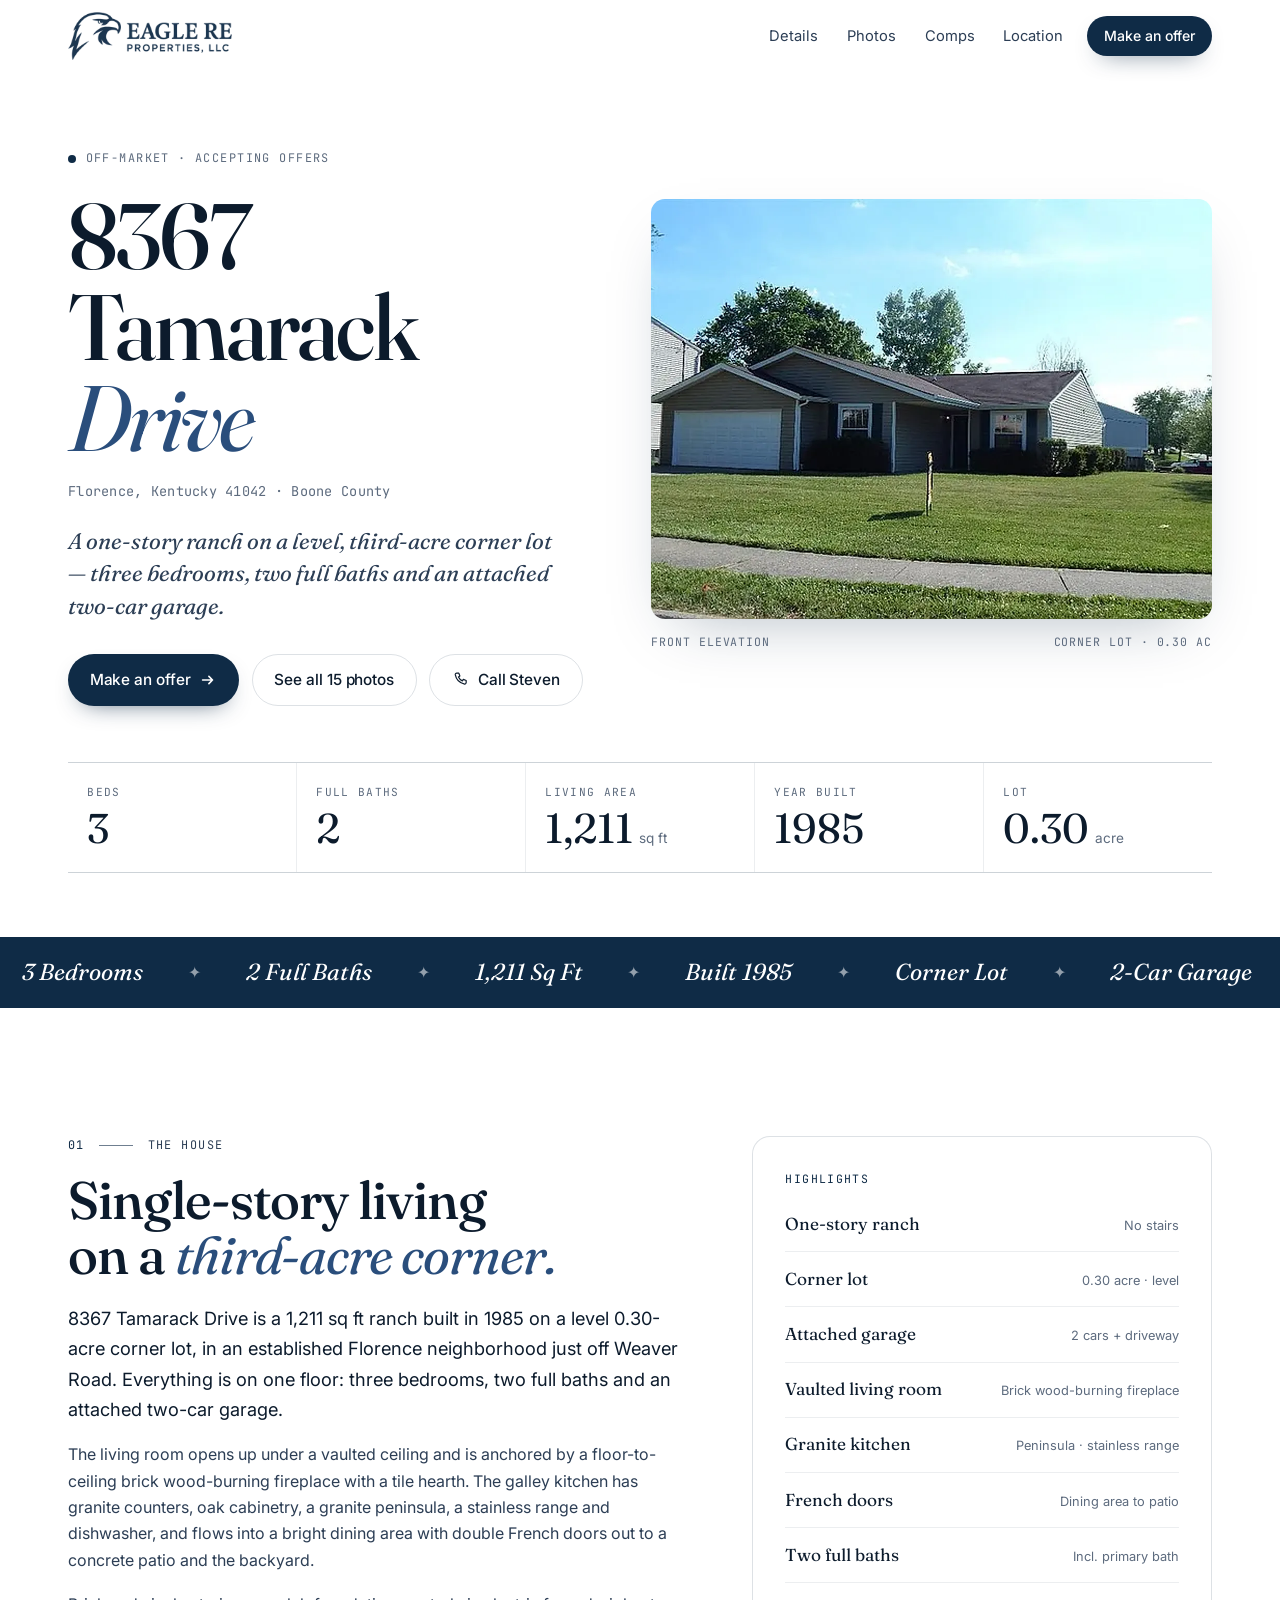
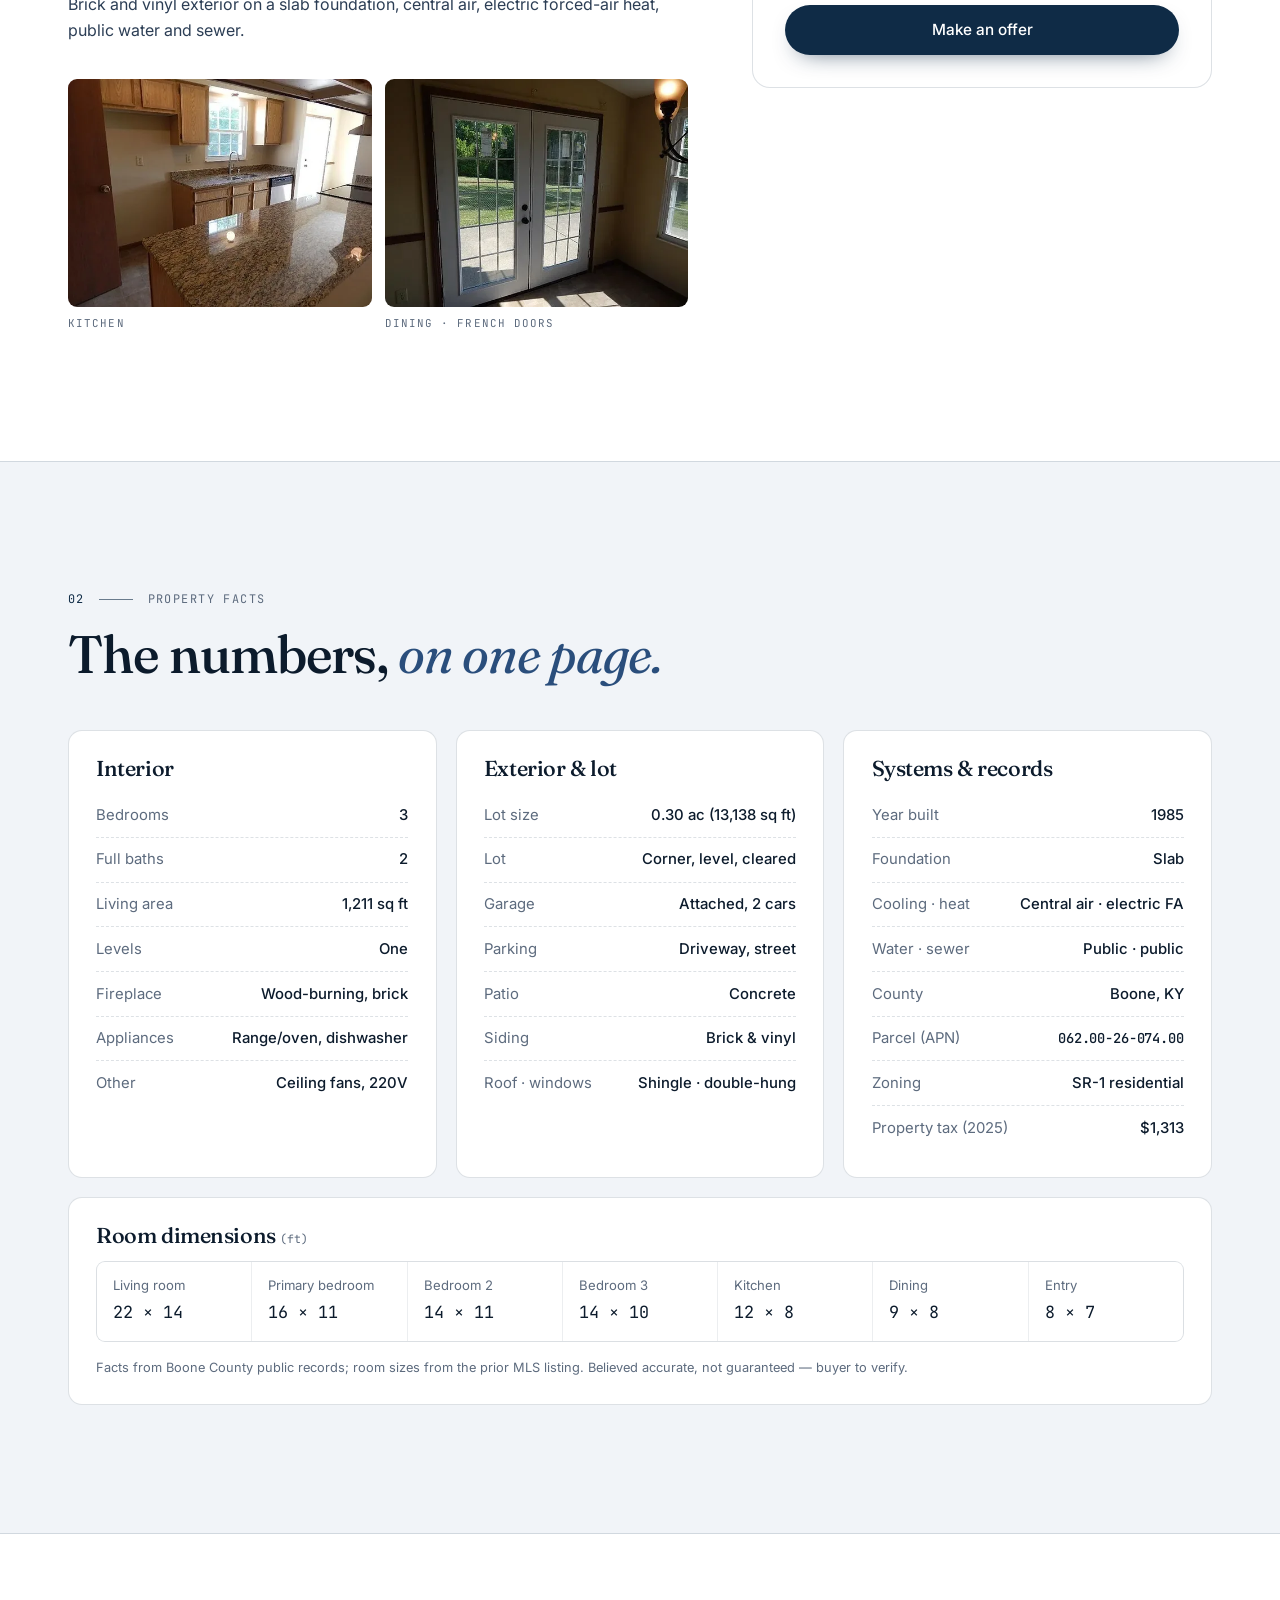
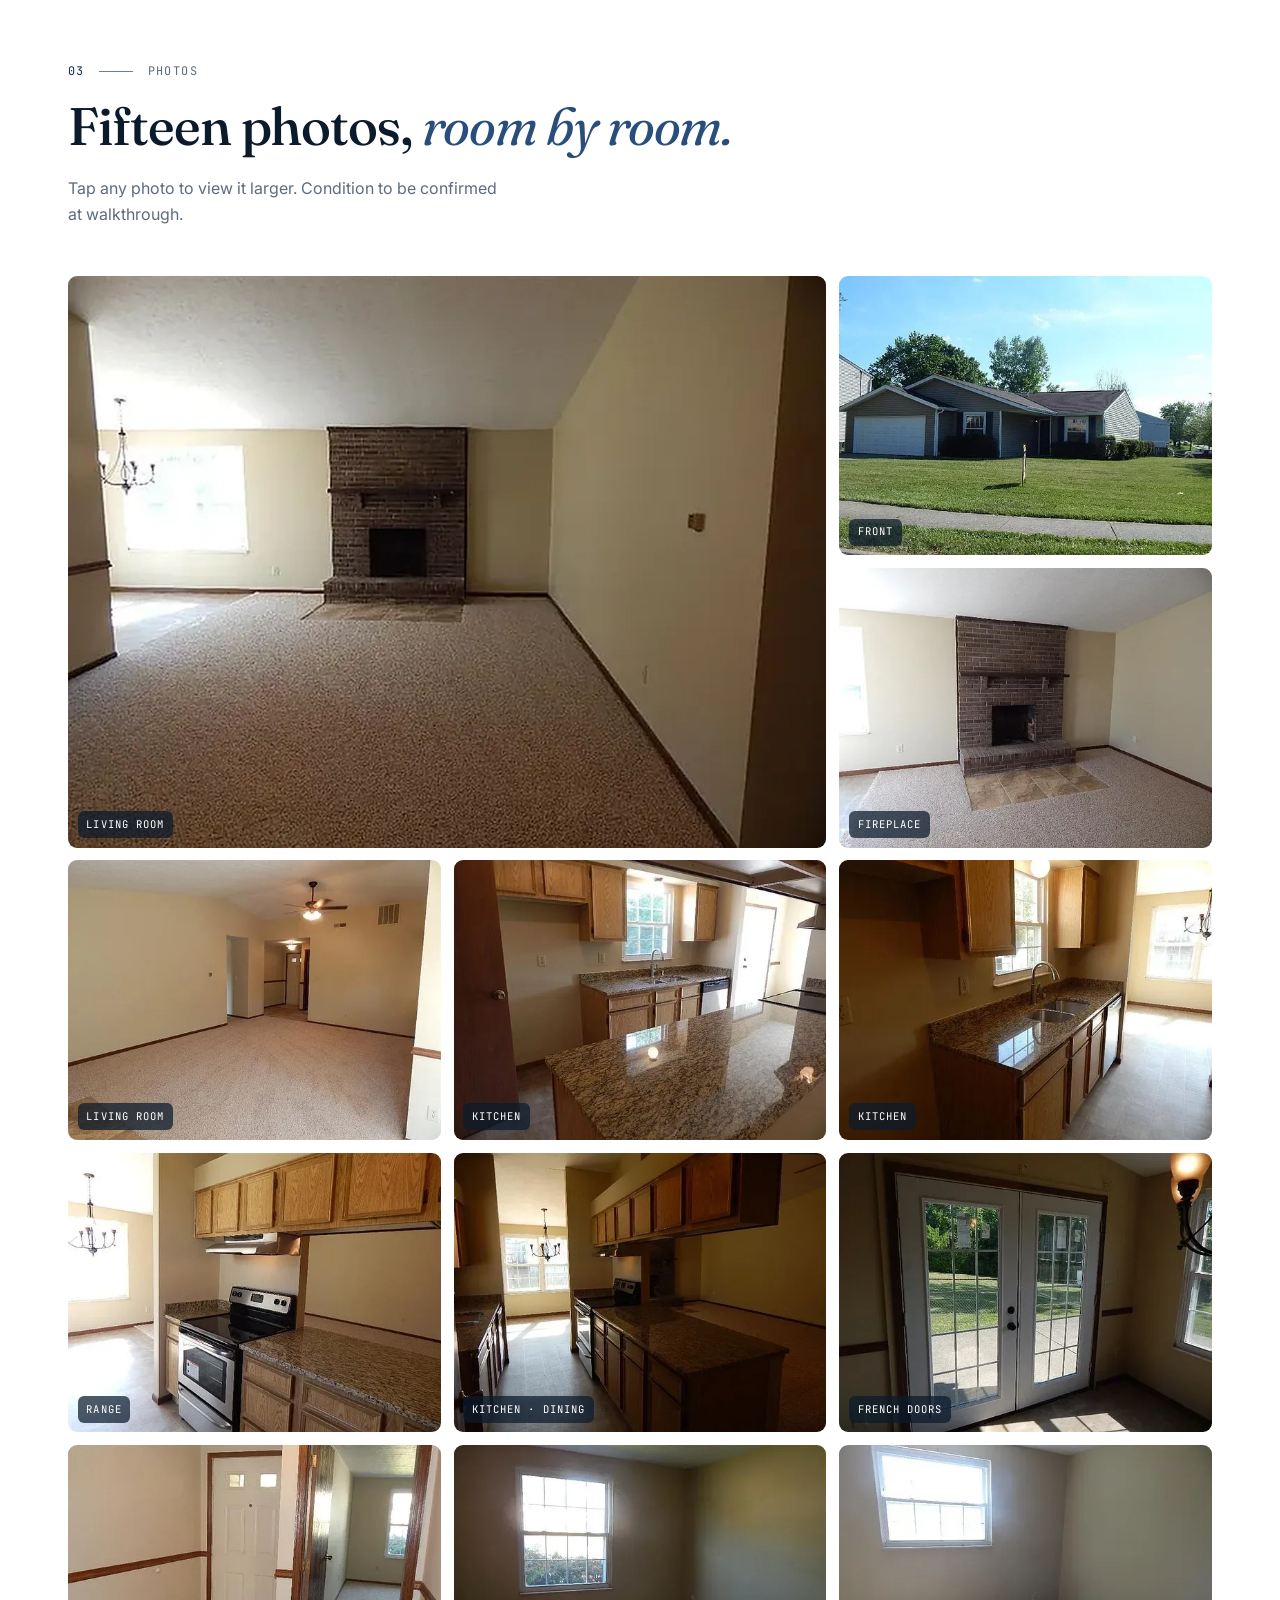
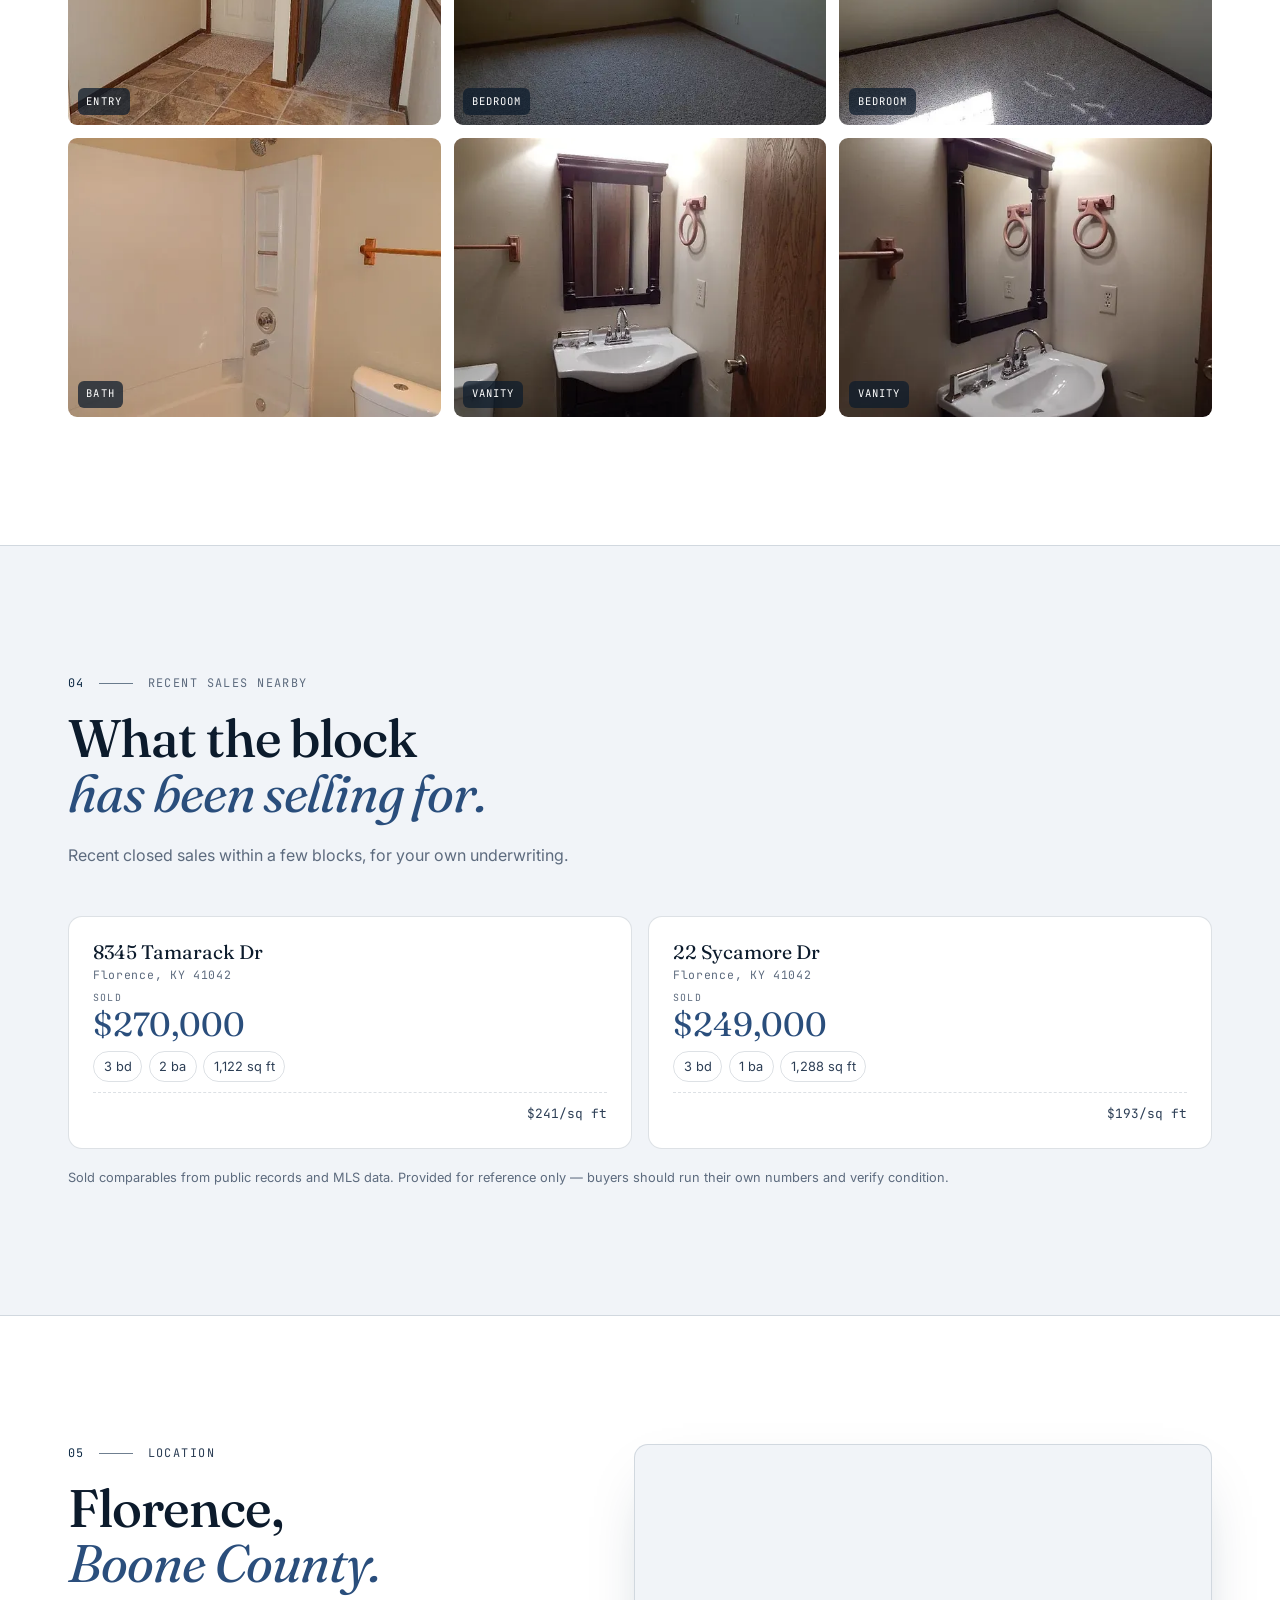
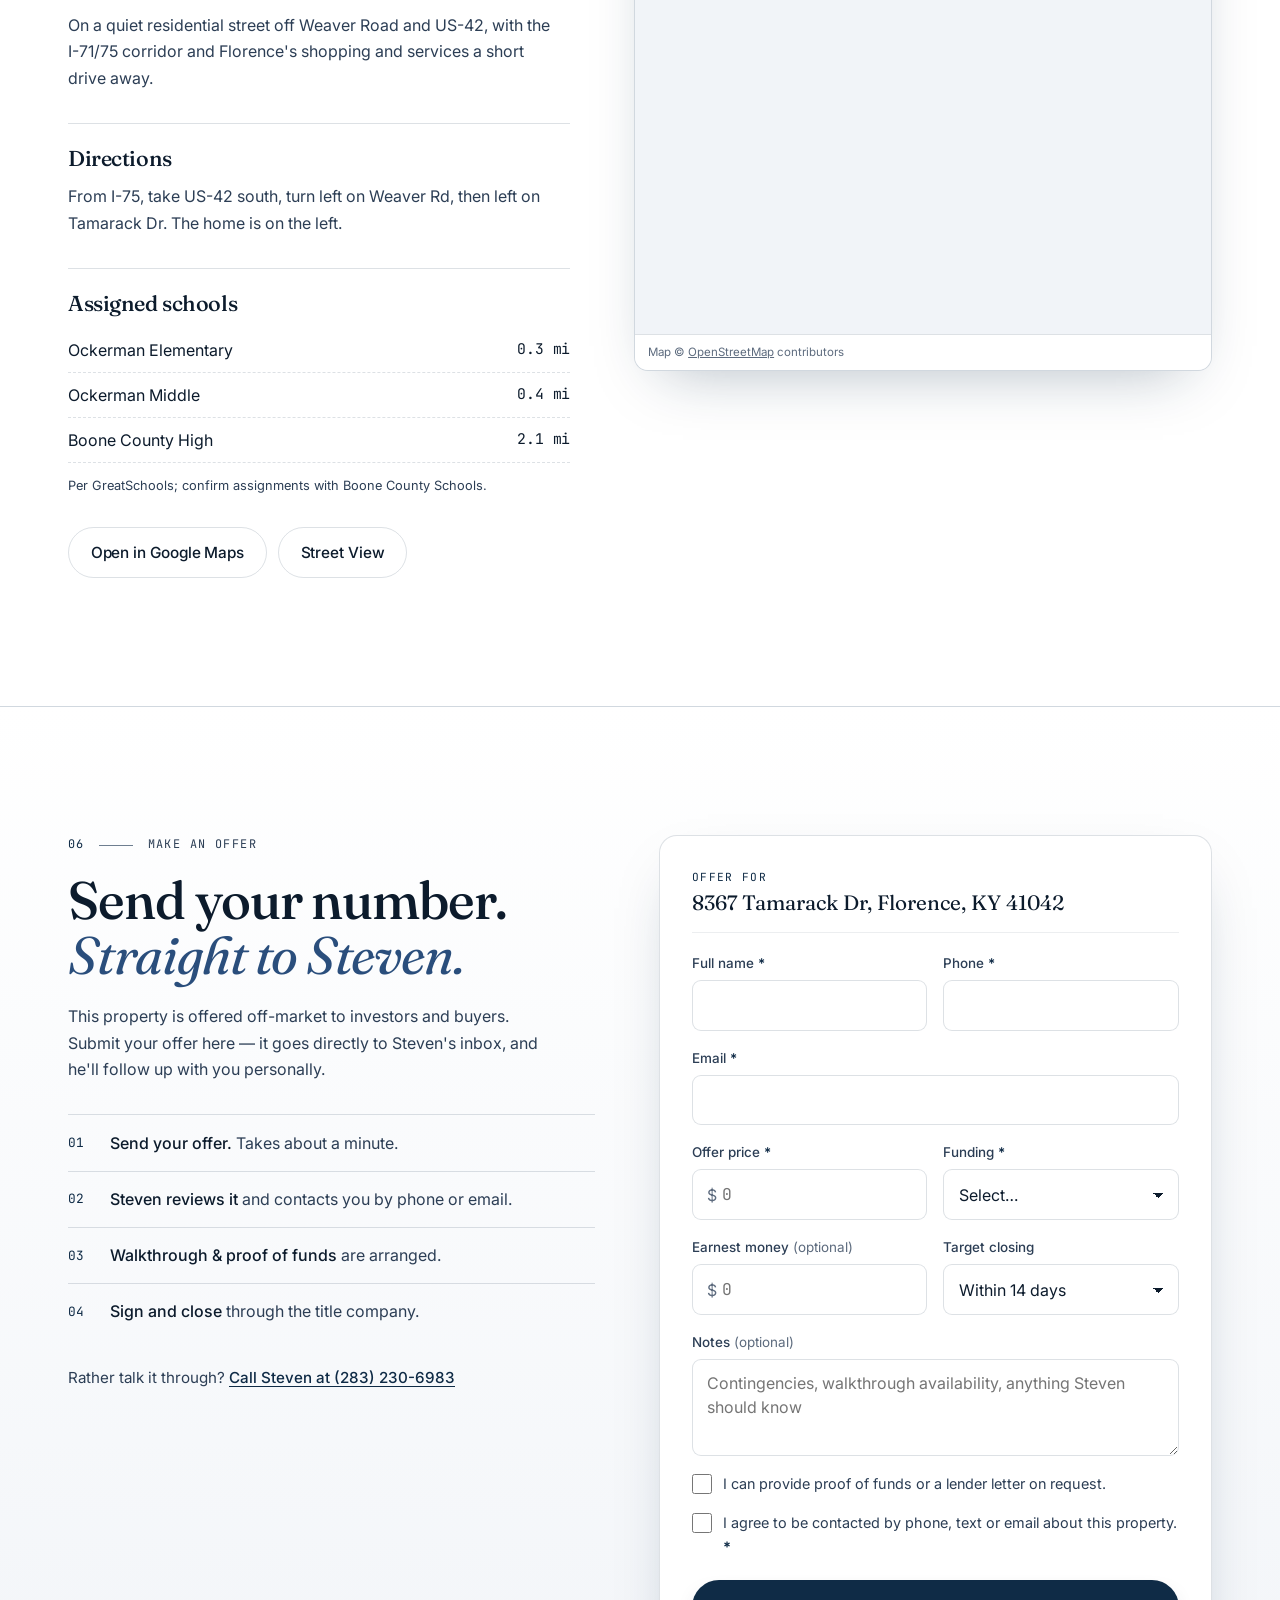
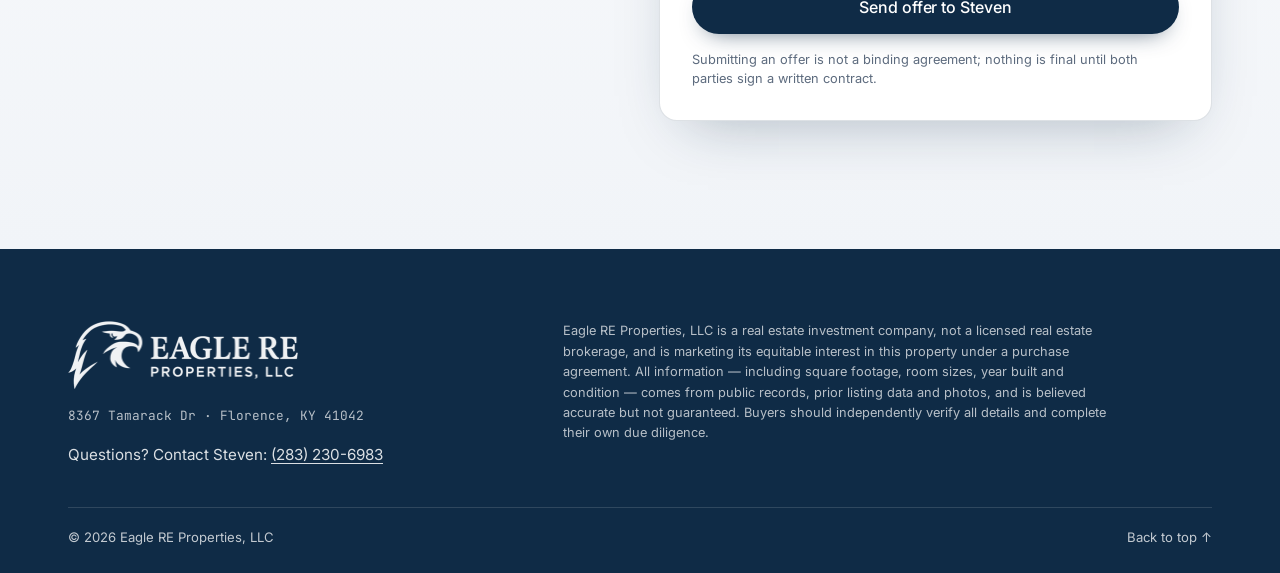
==== commit 5ee9bf66: "Add files via upload" ====
--- a/index.html
+++ b/index.html
@@ -21,15 +21,15 @@
   <link rel="stylesheet" href="https://fonts.googleapis.com/css2?family=Fraunces:ital,opsz,wght@0,9..144,400;0,9..144,500;0,9..144,600;1,9..144,400;1,9..144,500&family=Inter:wght@300;400;500;600&family=JetBrains+Mono:wght@400;500&display=swap">
 
   <link rel="preload" as="image" href="assets/img/exterior-front-lg.webp" fetchpriority="high">
-  <link rel="stylesheet" href="styles.css?v=202609221850">
+  <link rel="stylesheet" href="styles.css?v=202609290147">
 
   <script>
     /* JS is on: enable reveal animations, with a 6s safety net so content can never stay hidden */
     document.documentElement.classList.add("js");
     setTimeout(function () { document.documentElement.classList.add("reveal-all"); }, 6000);
   </script>
-  <script defer src="lib/manifest.js?v=202609221850"></script>
-  <script defer src="main.js?v=202609221850"></script>
+  <script defer src="lib/manifest.js?v=202609290147"></script>
+  <script defer src="main.js?v=202609290147"></script>
 </head>
 <body>
   <a class="skip-link" href="#main">Skip to content</a>
@@ -66,6 +66,7 @@
               <svg class="btn-arrow" viewBox="0 0 20 20" aria-hidden="true"><path d="M4 10h11m-4-4 4 4-4 4" fill="none" stroke="currentColor" stroke-width="1.8" stroke-linecap="round" stroke-linejoin="round"/></svg>
             </a>
             <a class="btn btn-ghost" href="#photos">See all 15 photos</a>
+            <a class="btn btn-ghost btn-call" href="tel:+12832306983"><svg viewBox="0 0 24 24" fill="none" stroke="currentColor" stroke-width="1.7" stroke-linecap="round" stroke-linejoin="round" aria-hidden="true"><path d="M6.6 3h3l1.5 4-2 1.4a12 12 0 0 0 5.5 5.5l1.4-2 4 1.5v3a2 2 0 0 1-2.2 2A16.5 16.5 0 0 1 4.6 5.2 2 2 0 0 1 6.6 3z"/></svg>Call Steven</a>
           </div>
         </div>
 
@@ -304,6 +305,8 @@
             <li><strong>Walkthrough &amp; proof of funds</strong> are arranged.</li>
             <li><strong>Sign and close</strong> through the title company.</li>
           </ol>
+          <p class="call-line">Rather talk it through? <a href="tel:+12832306983">Call Steven at (283) 230-6983</a></p>
+
         </div>
 
         <div class="offer-slot" data-offer-home>
@@ -420,7 +423,7 @@
       <div>
         <img class="footer-logo" src="assets/img/logo-white.webp" width="464" height="136" alt="Eagle RE Properties, LLC" loading="lazy" decoding="async">
         <p class="footer-sub">8367 Tamarack Dr · Florence, KY 41042</p>
-        <p class="footer-contact" data-contact>Questions? Use the offer form and Steven will get back to you.</p>
+        <p class="footer-contact" data-contact>Questions? Call Steven at <a href="tel:+12832306983">(283) 230-6983</a>, or send your offer through the form.</p>
       </div>
       <p class="disclosure">Eagle RE Properties, LLC is a real estate investment company, not a licensed real estate brokerage, and is marketing its equitable interest in this property under a purchase agreement. All information — including square footage, room sizes, year built and condition — comes from public records, prior listing data and photos, and is believed accurate but not guaranteed. Buyers should independently verify all details and complete their own due diligence.</p>
     </div>
@@ -433,6 +436,7 @@
   <!-- ============================ MOBILE OFFER BAR ============================ -->
   <div class="offer-bar" data-offer-bar>
     <div class="offer-bar-text"><strong>8367 Tamarack Dr</strong><span>Accepting offers</span></div>
+    <a class="btn btn-ghost btn-call-icon" href="tel:+12832306983" aria-label="Call Steven at (283) 230-6983"><svg viewBox="0 0 24 24" fill="none" stroke="currentColor" stroke-width="1.7" stroke-linecap="round" stroke-linejoin="round" aria-hidden="true"><path d="M6.6 3h3l1.5 4-2 1.4a12 12 0 0 0 5.5 5.5l1.4-2 4 1.5v3a2 2 0 0 1-2.2 2A16.5 16.5 0 0 1 4.6 5.2 2 2 0 0 1 6.6 3z"/></svg></a>
     <a class="btn btn-accent btn-sm" href="#offer" data-offer-open>Make an offer</a>
   </div>
 
--- a/styles.css
+++ b/styles.css
@@ -153,6 +153,16 @@
 .btn-accent:hover { background: var(--accent-hi); transform: translateY(-2px); box-shadow: var(--halo); }
 .btn-ghost { border: 1px solid var(--line); color: var(--ink); background: transparent; }
 .btn-ghost:hover { border-color: var(--ink); transform: translateY(-2px); }
+.btn-call svg { width: 17px; height: 17px; }
+.call-line { margin-top: 1.6rem; font-size: .95rem; color: var(--ink-soft); }
+.call-line a { font-weight: 500; color: var(--accent); text-decoration: underline; text-underline-offset: 3px; }
+.btn-call-icon {
+  width: 46px; height: 46px; min-height: 0; padding: 0; border-radius: 50%; flex: none;
+  display: grid; place-items: center; color: var(--accent);
+}
+.btn-call-icon svg { width: 20px; height: 20px; }
+.offer-bar { gap: .6rem; }
+.footer-contact a { color: inherit; text-decoration: underline; text-underline-offset: 3px; }
 .btn-arrow { width: 18px; height: 18px; transition: transform .45s var(--ease-out); }
 .btn:hover .btn-arrow { transform: translateX(3px); }
 
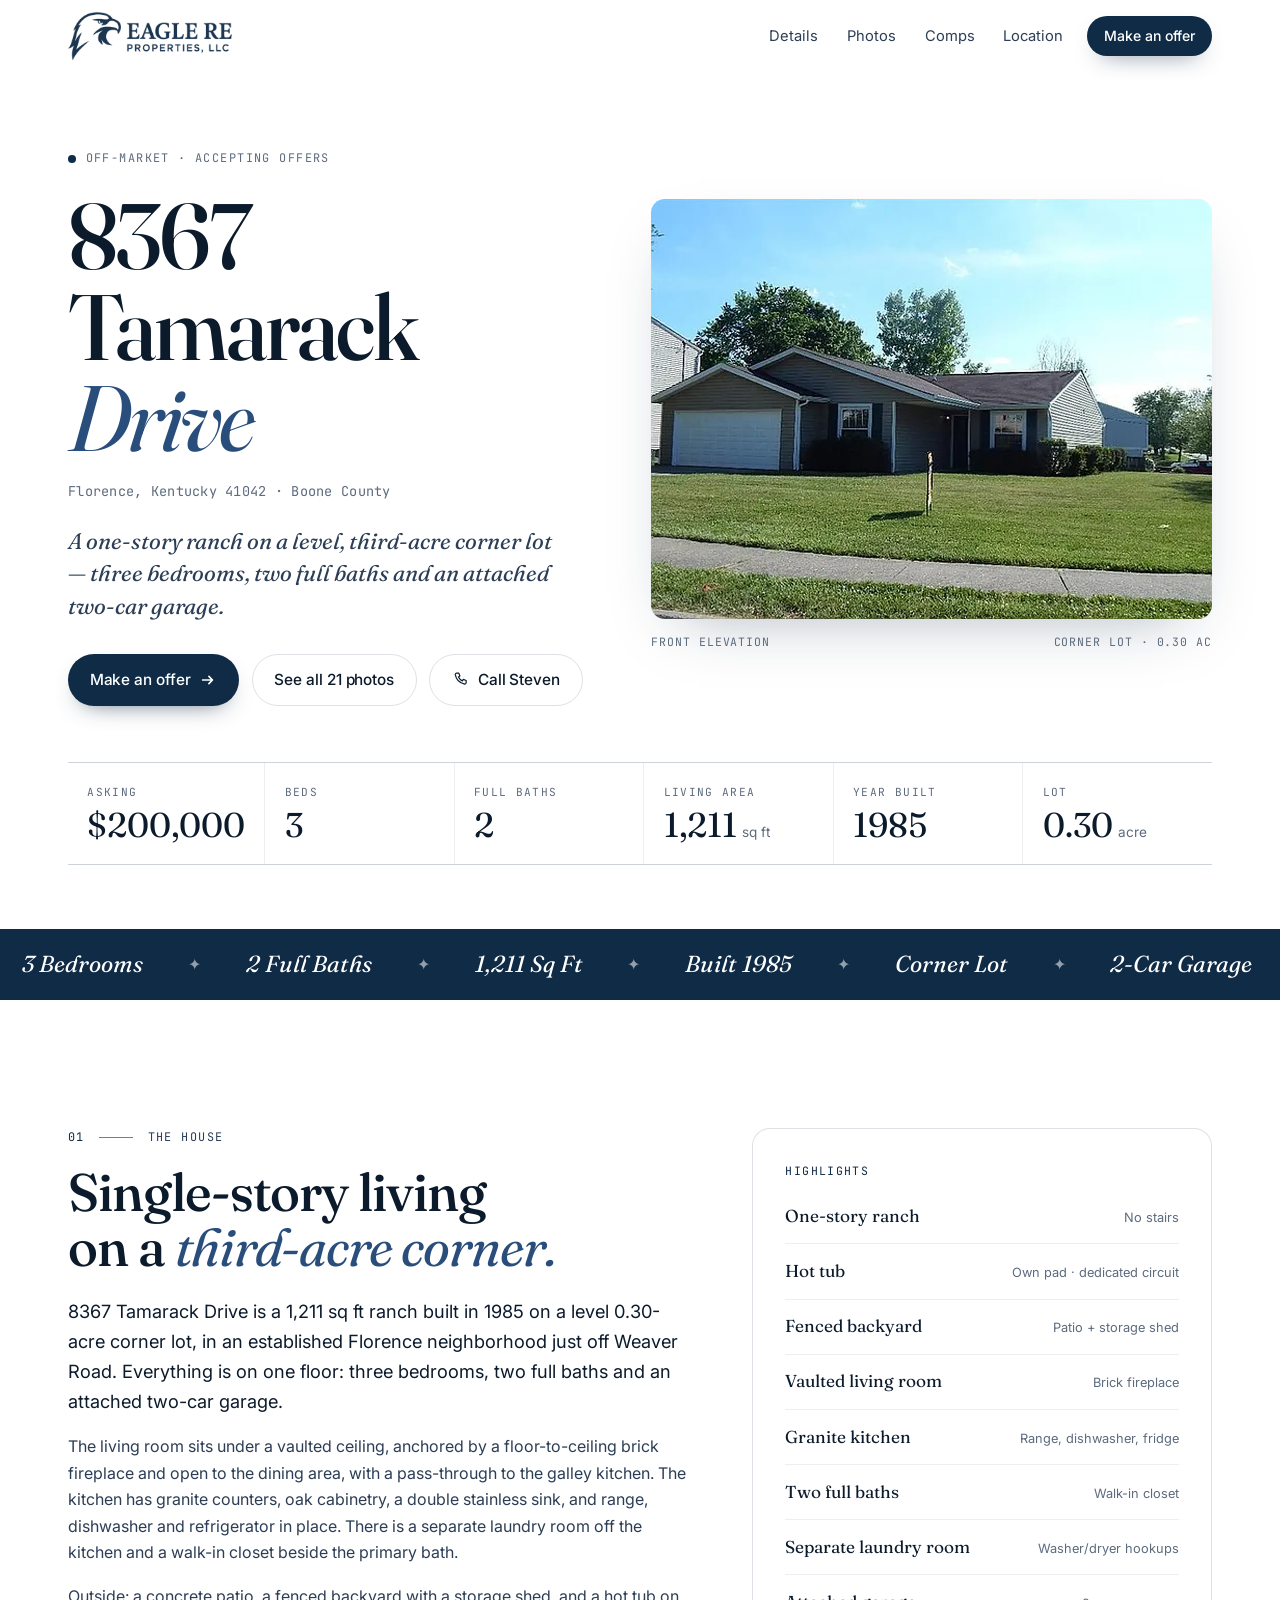
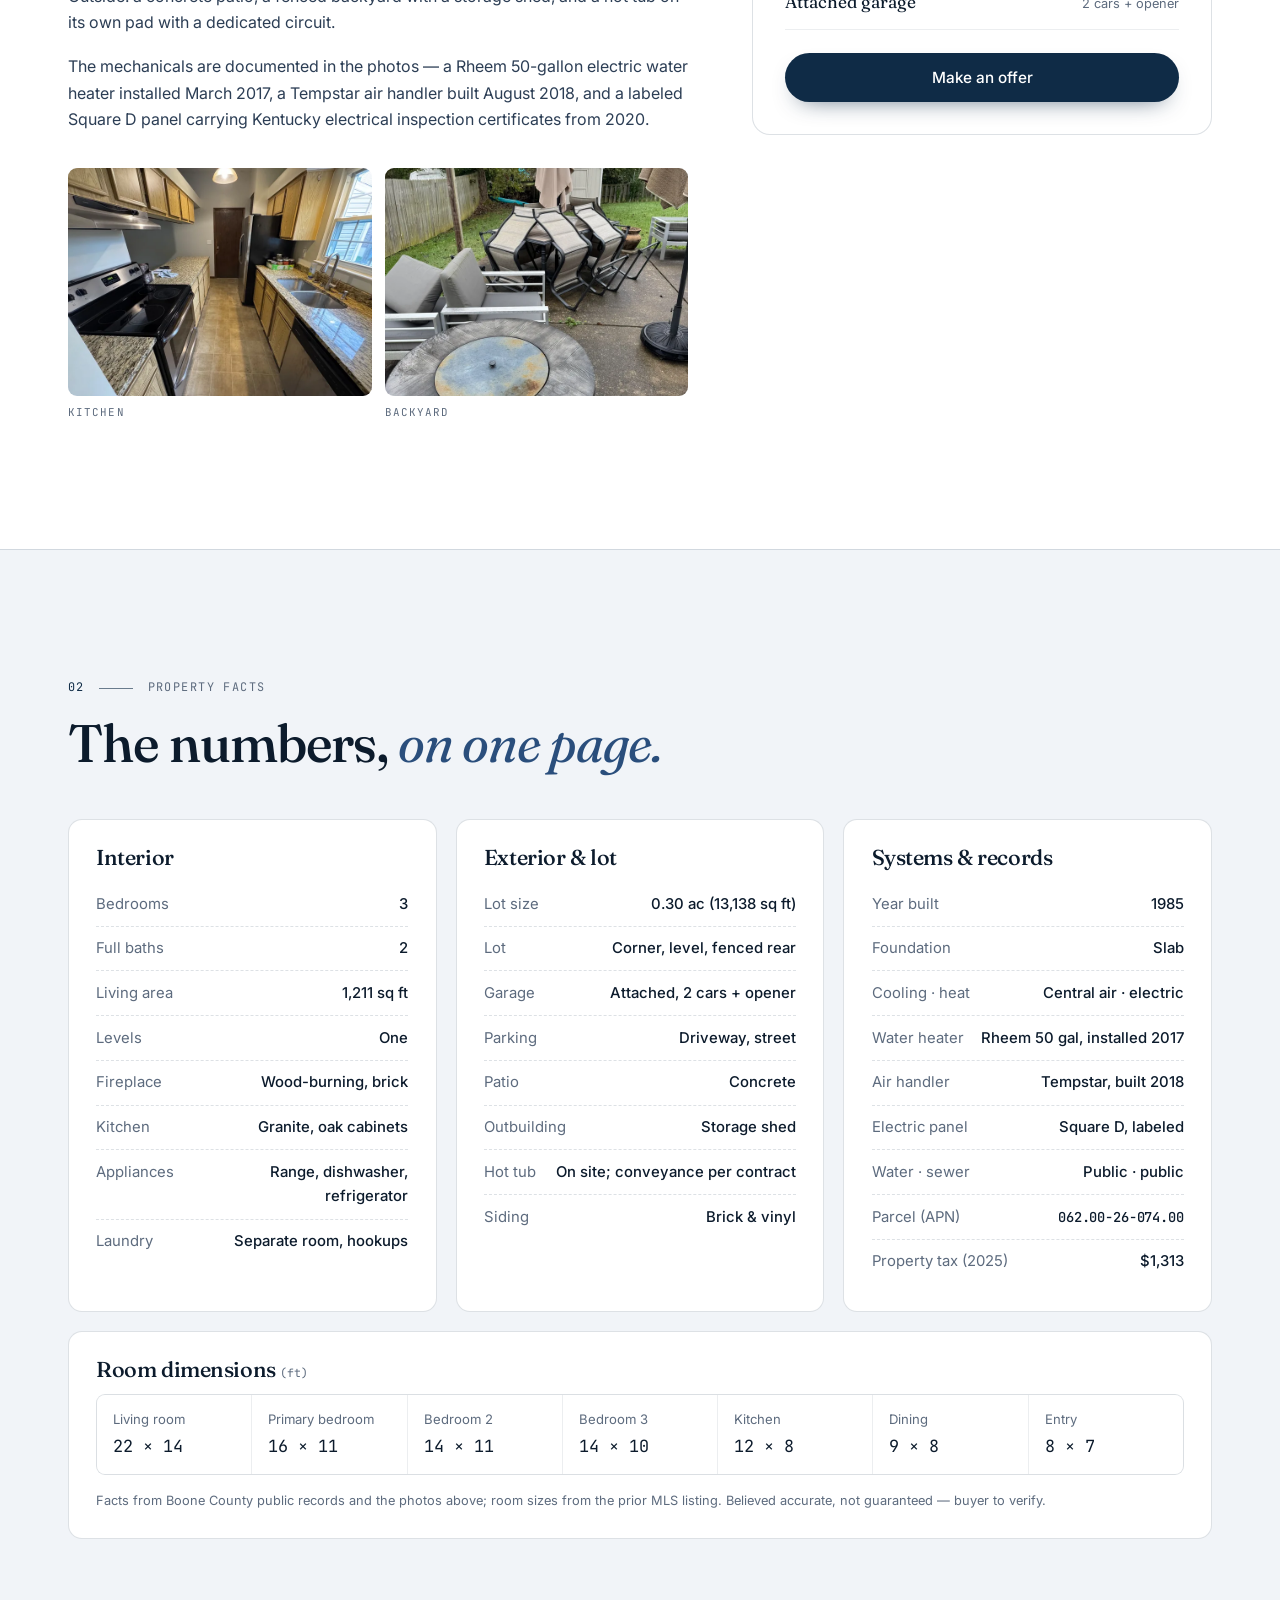
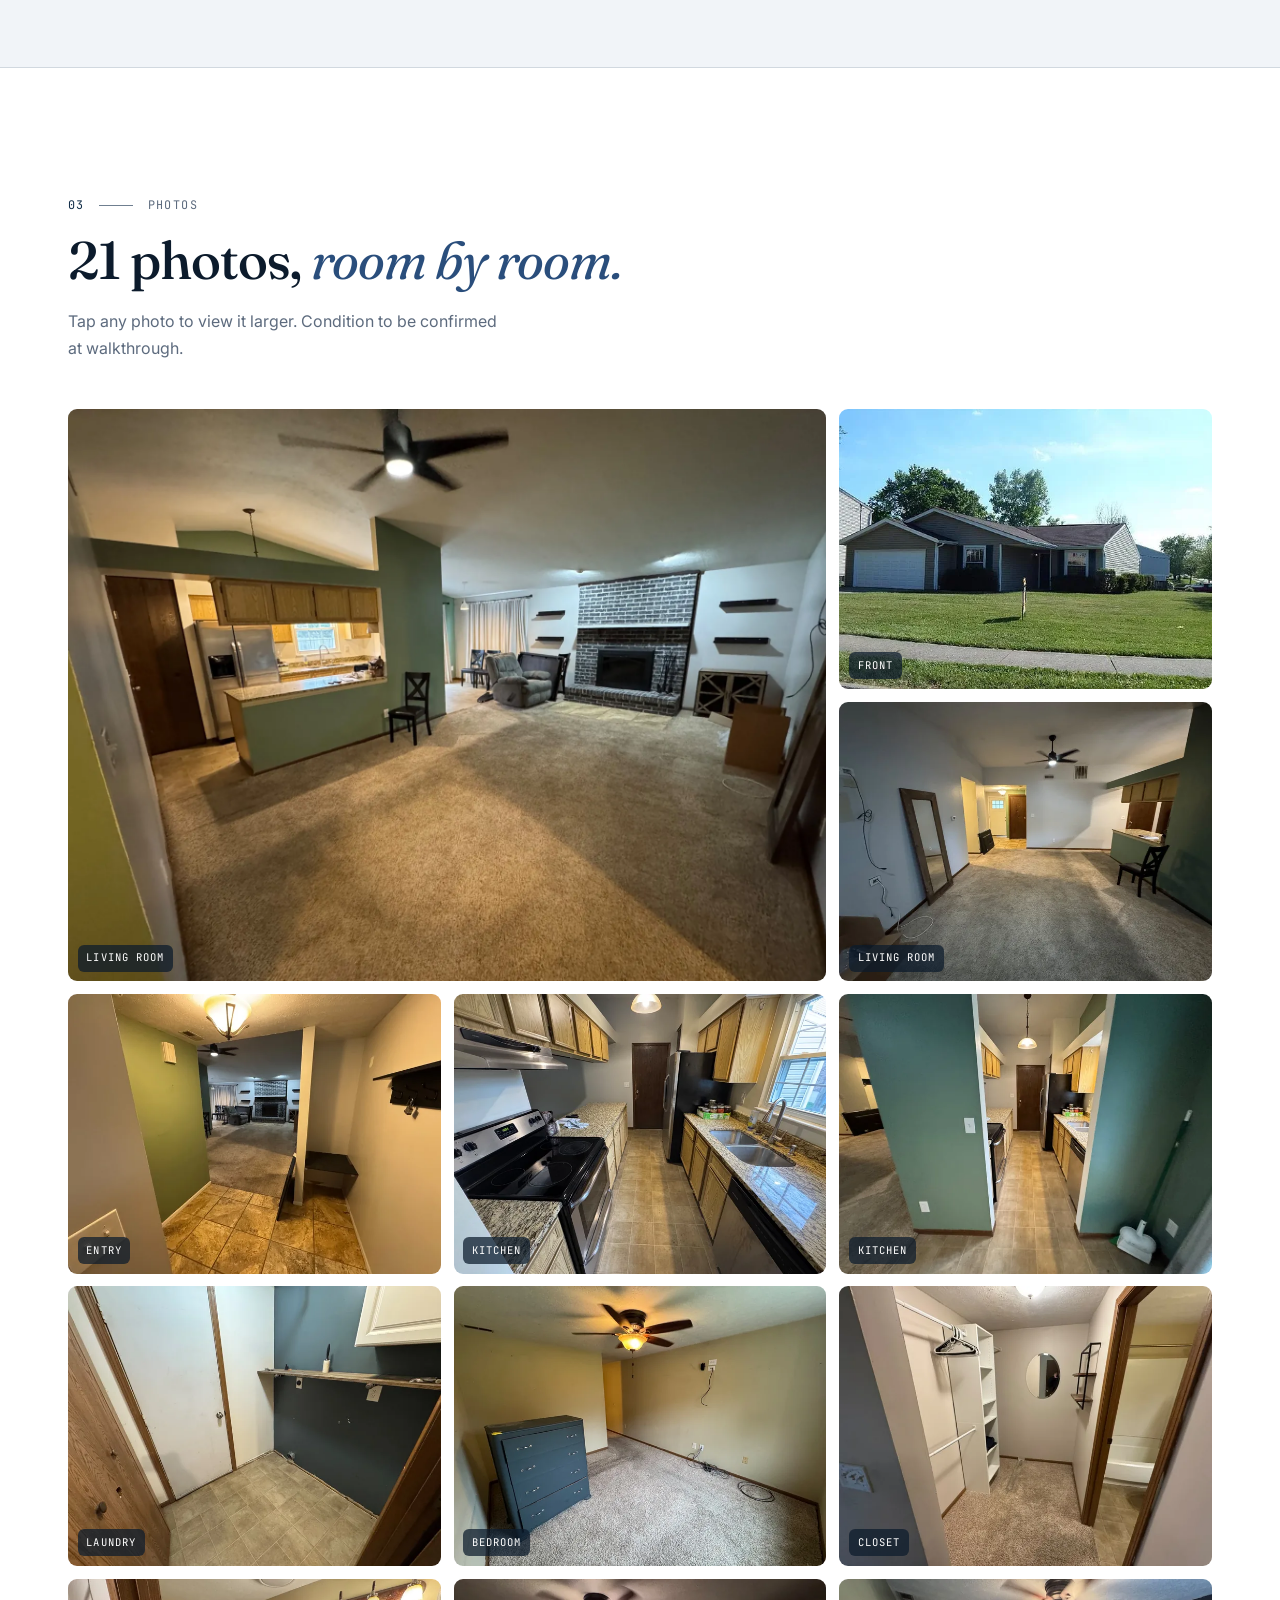
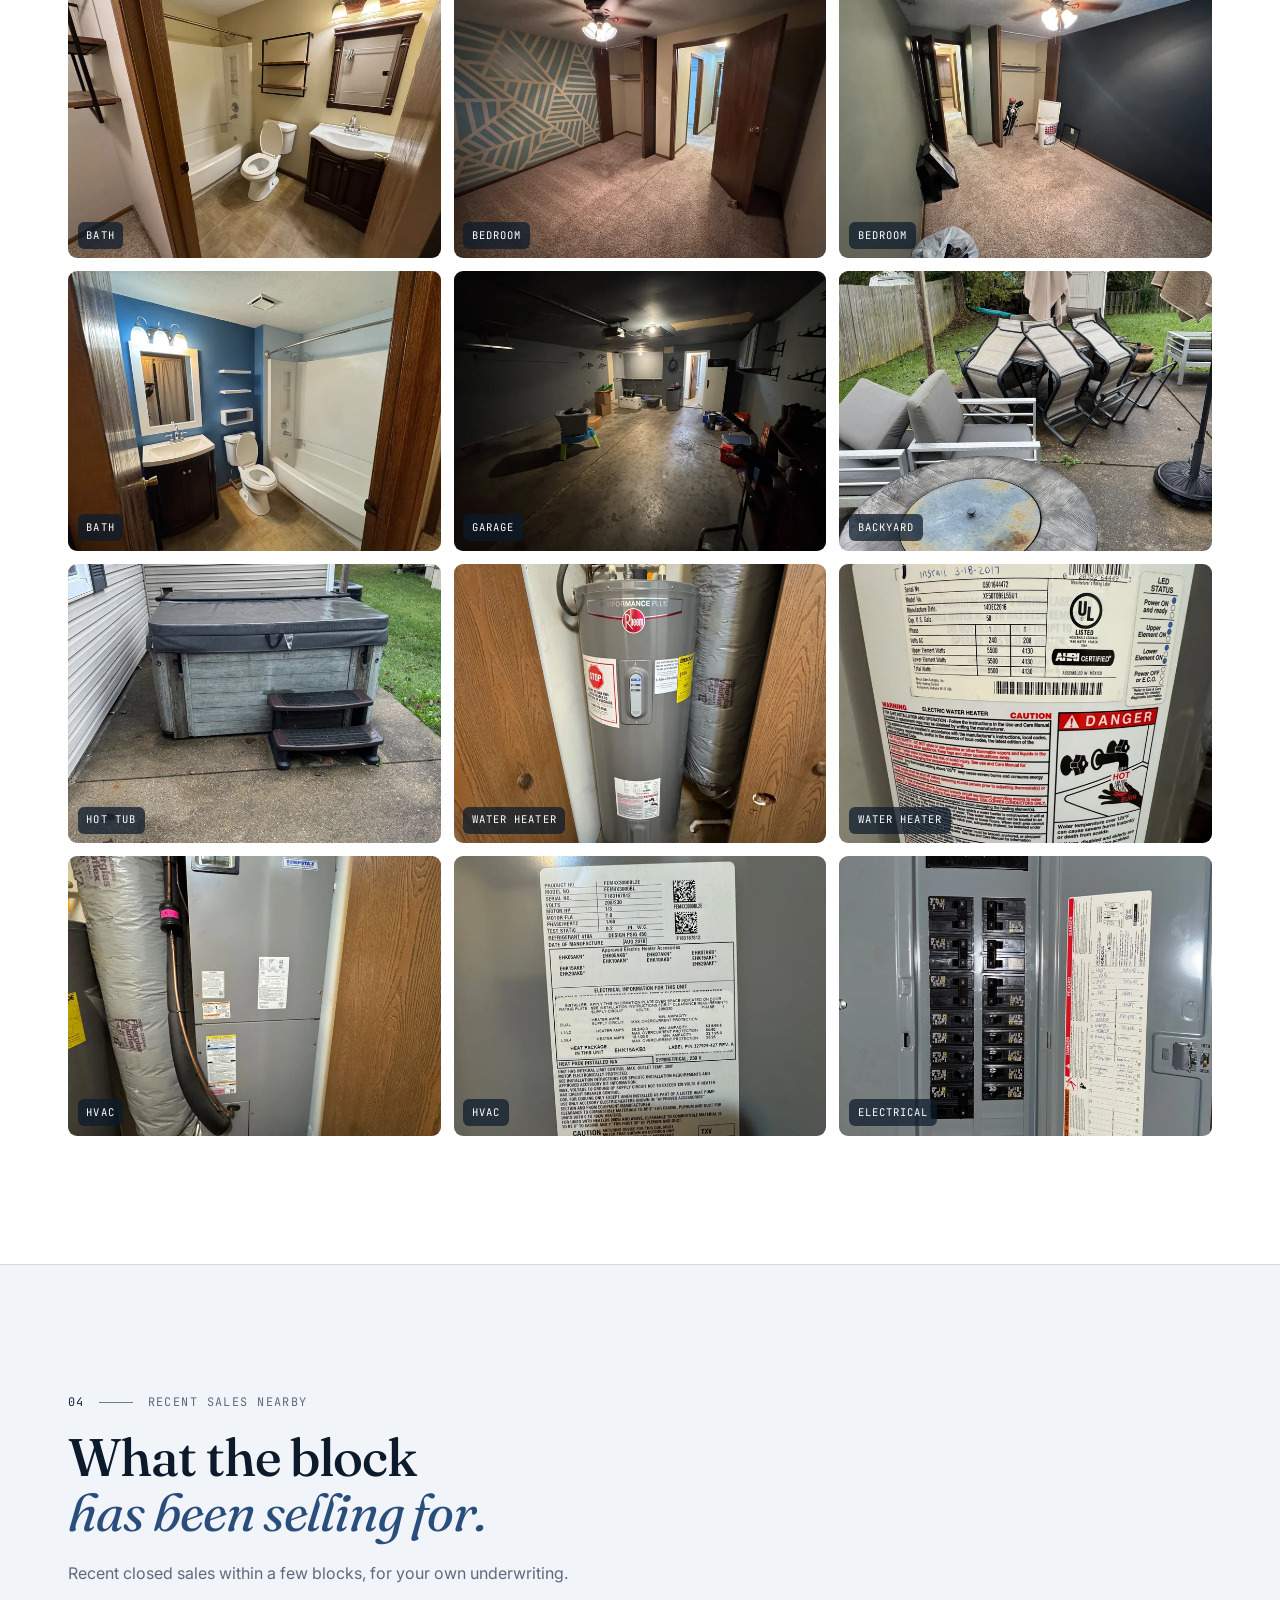
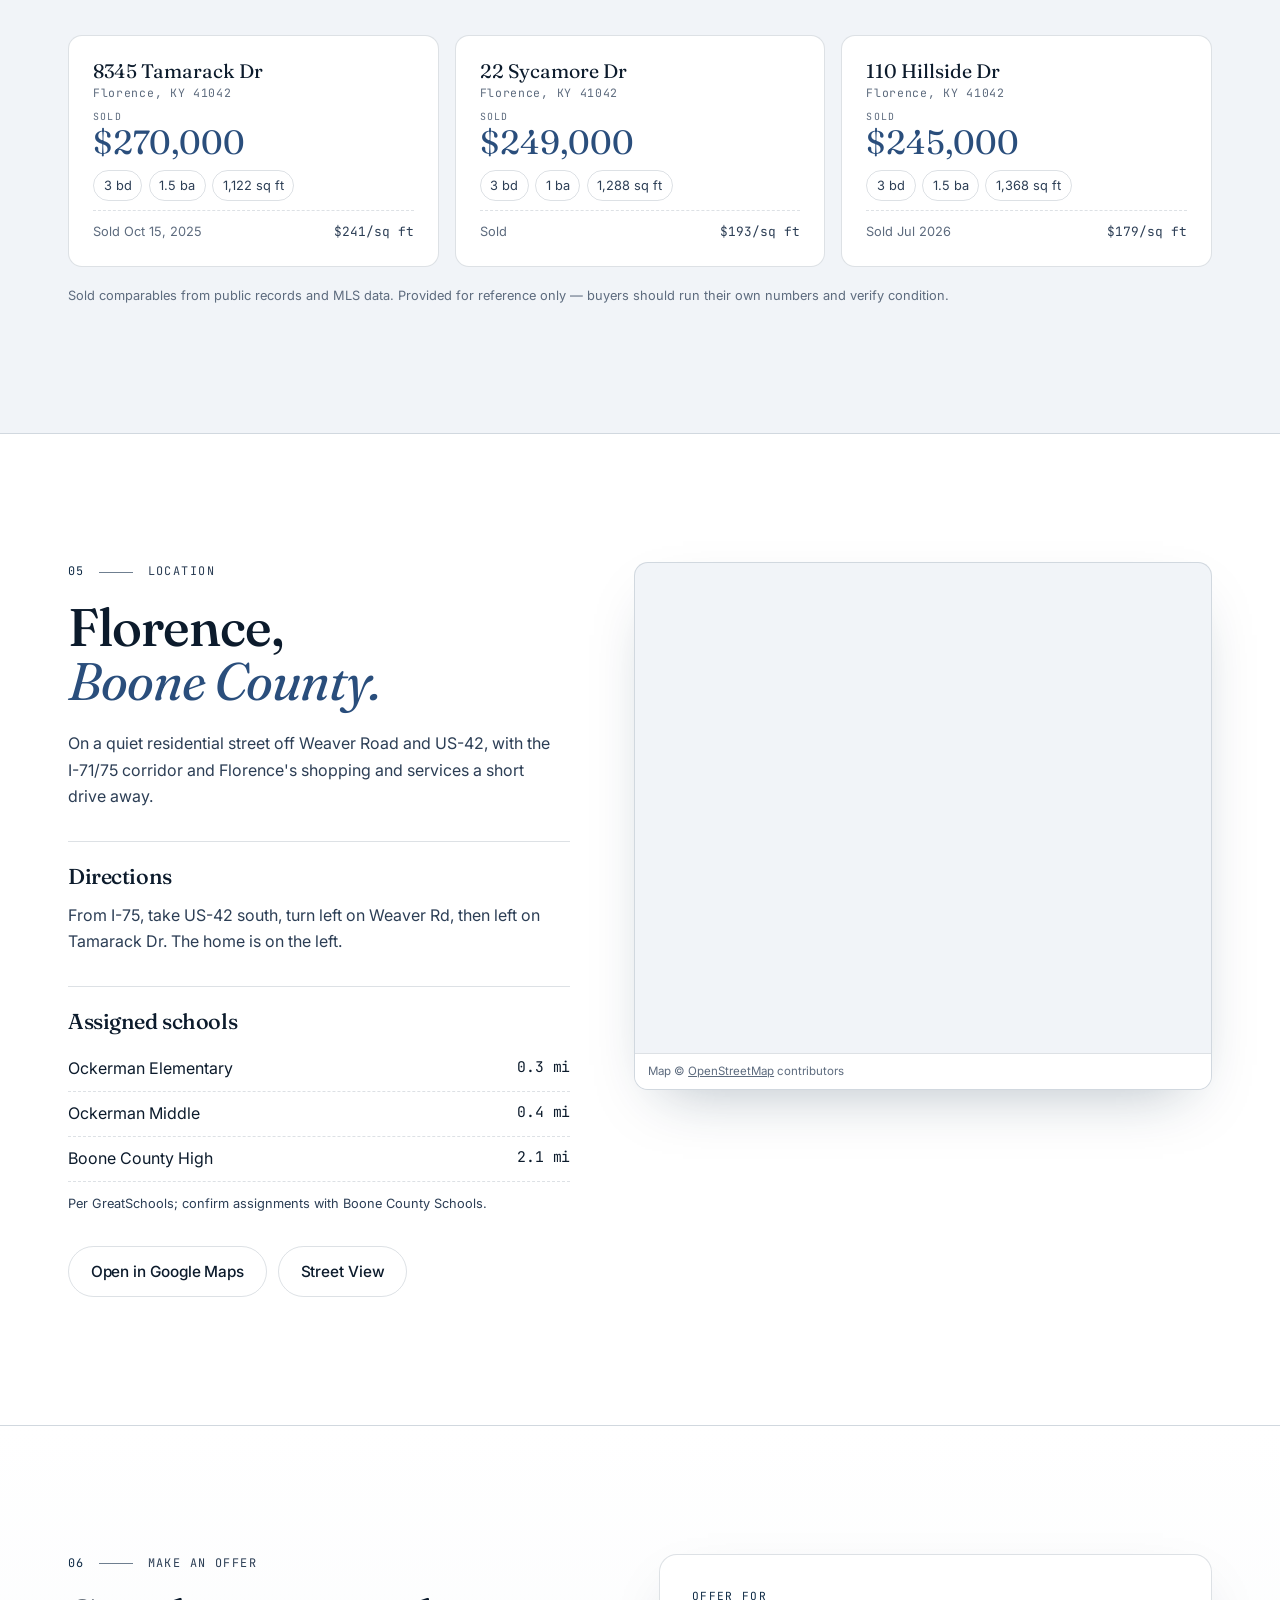
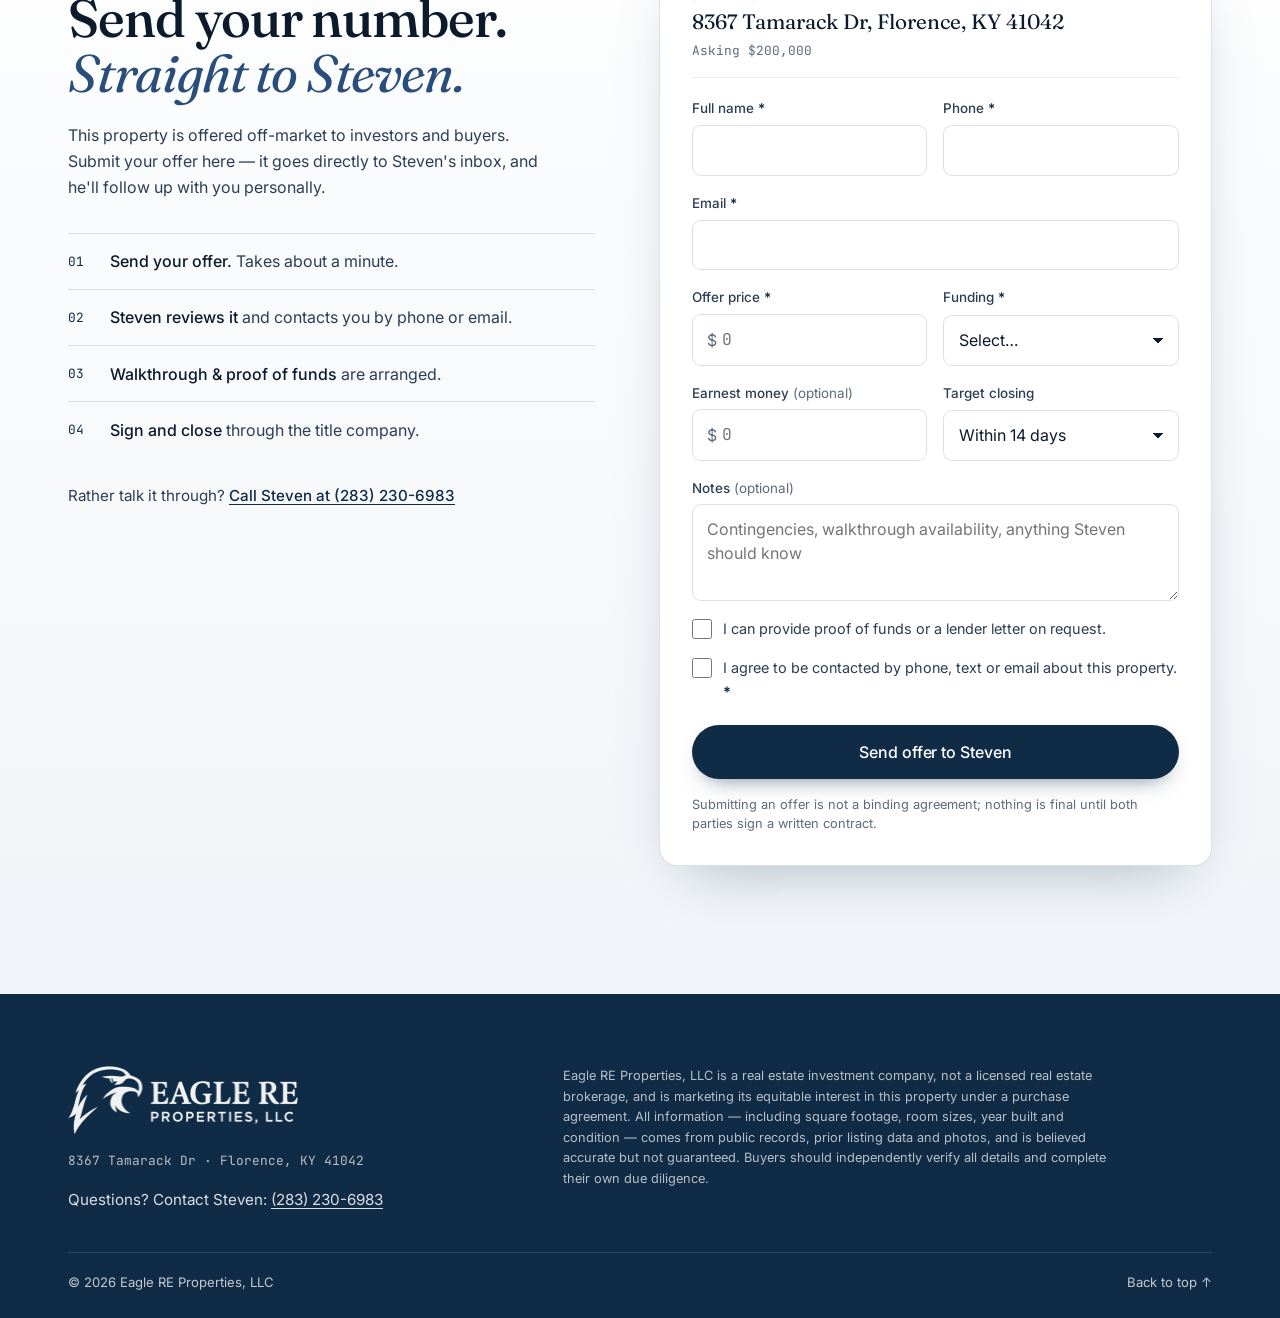
==== commit 0de7cfc0: "Add files via upload" ====
--- a/index.html
+++ b/index.html
@@ -21,15 +21,15 @@
   <link rel="stylesheet" href="https://fonts.googleapis.com/css2?family=Fraunces:ital,opsz,wght@0,9..144,400;0,9..144,500;0,9..144,600;1,9..144,400;1,9..144,500&family=Inter:wght@300;400;500;600&family=JetBrains+Mono:wght@400;500&display=swap">
 
   <link rel="preload" as="image" href="assets/img/exterior-front-lg.webp" fetchpriority="high">
-  <link rel="stylesheet" href="styles.css?v=202609290147">
+  <link rel="stylesheet" href="styles.css?v=202609291843">
 
   <script>
     /* JS is on: enable reveal animations, with a 6s safety net so content can never stay hidden */
     document.documentElement.classList.add("js");
     setTimeout(function () { document.documentElement.classList.add("reveal-all"); }, 6000);
   </script>
-  <script defer src="lib/manifest.js?v=202609290147"></script>
-  <script defer src="main.js?v=202609290147"></script>
+  <script defer src="lib/manifest.js?v=202609291843"></script>
+  <script defer src="main.js?v=202609291843"></script>
 </head>
 <body>
   <a class="skip-link" href="#main">Skip to content</a>
@@ -65,21 +65,22 @@
               Make an offer
               <svg class="btn-arrow" viewBox="0 0 20 20" aria-hidden="true"><path d="M4 10h11m-4-4 4 4-4 4" fill="none" stroke="currentColor" stroke-width="1.8" stroke-linecap="round" stroke-linejoin="round"/></svg>
             </a>
-            <a class="btn btn-ghost" href="#photos">See all 15 photos</a>
+            <a class="btn btn-ghost" href="#photos">See all 21 photos</a>
             <a class="btn btn-ghost btn-call" href="tel:+12832306983"><svg viewBox="0 0 24 24" fill="none" stroke="currentColor" stroke-width="1.7" stroke-linecap="round" stroke-linejoin="round" aria-hidden="true"><path d="M6.6 3h3l1.5 4-2 1.4a12 12 0 0 0 5.5 5.5l1.4-2 4 1.5v3a2 2 0 0 1-2.2 2A16.5 16.5 0 0 1 4.6 5.2 2 2 0 0 1 6.6 3z"/></svg>Call Steven</a>
           </div>
         </div>
 
         <figure class="hero-media">
           <img src="assets/img/exterior-front-lg.webp" width="1080" height="810"
-               alt="Front of 8367 Tamarack Dr: single-story ranch with brick and vinyl siding, attached two-car garage and a wide front lawn"
+               alt="Front of 8367 Tamarack Dr: single-story ranch with attached two-car garage and wide front lawn"
                fetchpriority="high" loading="eager" decoding="async">
           <figcaption><span>Front elevation</span><span>Corner lot · 0.30 ac</span></figcaption>
         </figure>
       </div>
 
       <div class="container">
-        <dl class="stats" aria-label="Key facts" data-n="5" style="--n:5">
+        <dl class="stats" aria-label="Key facts" data-n="6" style="--n:6">
+          <div class="stat"><dt>Asking</dt><dd>$200,000</dd></div>
           <div class="stat"><dt>Beds</dt><dd>3</dd></div>
           <div class="stat"><dt>Full baths</dt><dd>2</dd></div>
           <div class="stat"><dt>Living area</dt><dd>1,211<small>sq ft</small></dd></div>
@@ -92,8 +93,8 @@
     <!-- ============================ TICKER ============================ -->
     <div class="ticker" aria-hidden="true">
       <div class="ticker-track">
-        <span>3 Bedrooms</span><span>2 Full Baths</span><span>1,211 Sq Ft</span><span>Built 1985</span><span>Corner Lot</span><span>2-Car Garage</span><span>Wood-Burning Fireplace</span><span>Boone County, KY</span><span>Accepting Offers</span>
-        <span>3 Bedrooms</span><span>2 Full Baths</span><span>1,211 Sq Ft</span><span>Built 1985</span><span>Corner Lot</span><span>2-Car Garage</span><span>Wood-Burning Fireplace</span><span>Boone County, KY</span><span>Accepting Offers</span>
+        <span>3 Bedrooms</span><span>2 Full Baths</span><span>1,211 Sq Ft</span><span>Built 1985</span><span>Corner Lot</span><span>2-Car Garage</span><span>Hot Tub</span><span>Fenced Yard</span><span>Water Heater 2017</span><span>HVAC 2018</span><span>Boone County, KY</span><span>Accepting Offers</span>
+        <span>3 Bedrooms</span><span>2 Full Baths</span><span>1,211 Sq Ft</span><span>Built 1985</span><span>Corner Lot</span><span>2-Car Garage</span><span>Hot Tub</span><span>Fenced Yard</span><span>Water Heater 2017</span><span>HVAC 2018</span><span>Boone County, KY</span><span>Accepting Offers</span>
       </div>
     </div>
 
@@ -104,11 +105,12 @@
           <p class="eyebrow"><span>01</span> The house</p>
           <h2 class="section-title">Single-story living on a <em>third-acre corner.</em></h2>
           <p class="lead">8367 Tamarack Drive is a 1,211 sq ft ranch built in 1985 on a level 0.30-acre corner lot, in an established Florence neighborhood just off Weaver Road. Everything is on one floor: three bedrooms, two full baths and an attached two-car garage.</p>
-          <p>The living room opens up under a vaulted ceiling and is anchored by a floor-to-ceiling brick wood-burning fireplace with a tile hearth. The galley kitchen has granite counters, oak cabinetry, a granite peninsula, a stainless range and dishwasher, and flows into a bright dining area with double French doors out to a concrete patio and the backyard.</p>
-          <p>Brick and vinyl exterior on a slab foundation, central air, electric forced-air heat, public water and sewer.</p>
+          <p>The living room sits under a vaulted ceiling, anchored by a floor-to-ceiling brick fireplace and open to the dining area, with a pass-through to the galley kitchen. The kitchen has granite counters, oak cabinetry, a double stainless sink, and range, dishwasher and refrigerator in place. There is a separate laundry room off the kitchen and a walk-in closet beside the primary bath.</p>
+          <p>Outside: a concrete patio, a fenced backyard with a storage shed, and a hot tub on its own pad with a dedicated circuit.</p>
+          <p>The mechanicals are documented in the photos — a Rheem 50-gallon electric water heater installed March 2017, a Tempstar air handler built August 2018, and a labeled Square D panel carrying Kentucky electrical inspection certificates from 2020.</p>
           <div class="overview-photos">
-            <figure><img src="assets/img/kitchen-peninsula.webp" width="540" height="405" alt="Kitchen with granite counters, granite peninsula and oak cabinets" loading="lazy" decoding="async"><figcaption>Kitchen</figcaption></figure>
-            <figure><img src="assets/img/dining-french-doors.webp" width="540" height="405" alt="Double French doors from the dining area to a concrete patio and backyard" loading="lazy" decoding="async"><figcaption>Dining · French doors</figcaption></figure>
+            <figure><img src="assets/img/kitchen.webp" width="720" height="540" alt="Galley kitchen with granite counters, oak cabinets, stainless range and refrigerator" loading="lazy" decoding="async"><figcaption>Kitchen</figcaption></figure>
+            <figure><img src="assets/img/patio-yard.webp" width="720" height="960" alt="Concrete patio with furniture, fenced backyard and a storage shed" loading="lazy" decoding="async"><figcaption>Backyard</figcaption></figure>
           </div>
         </div>
 
@@ -116,12 +118,13 @@
           <p class="highlights-title">Highlights</p>
           <ul>
             <li><span>One-story ranch</span><small>No stairs</small></li>
-            <li><span>Corner lot</span><small>0.30 acre · level</small></li>
-            <li><span>Attached garage</span><small>2 cars + driveway</small></li>
-            <li><span>Vaulted living room</span><small>Brick wood-burning fireplace</small></li>
-            <li><span>Granite kitchen</span><small>Peninsula · stainless range</small></li>
-            <li><span>French doors</span><small>Dining area to patio</small></li>
-            <li><span>Two full baths</span><small>Incl. primary bath</small></li>
+            <li><span>Hot tub</span><small>Own pad · dedicated circuit</small></li>
+            <li><span>Fenced backyard</span><small>Patio + storage shed</small></li>
+            <li><span>Vaulted living room</span><small>Brick fireplace</small></li>
+            <li><span>Granite kitchen</span><small>Range, dishwasher, fridge</small></li>
+            <li><span>Two full baths</span><small>Walk-in closet</small></li>
+            <li><span>Separate laundry room</span><small>Washer/dryer hookups</small></li>
+            <li><span>Attached garage</span><small>2 cars + opener</small></li>
           </ul>
           <a class="btn btn-accent btn-block" href="#offer" data-offer-open>Make an offer</a>
         </aside>
@@ -145,20 +148,22 @@
               <div><dt>Living area</dt><dd>1,211 sq ft</dd></div>
               <div><dt>Levels</dt><dd>One</dd></div>
               <div><dt>Fireplace</dt><dd>Wood-burning, brick</dd></div>
-              <div><dt>Appliances</dt><dd>Range/oven, dishwasher</dd></div>
-              <div><dt>Other</dt><dd>Ceiling fans, 220V</dd></div>
+              <div><dt>Kitchen</dt><dd>Granite, oak cabinets</dd></div>
+              <div><dt>Appliances</dt><dd>Range, dishwasher, refrigerator</dd></div>
+              <div><dt>Laundry</dt><dd>Separate room, hookups</dd></div>
             </dl>
           </div>
           <div class="fact-card reveal">
             <h3>Exterior &amp; lot</h3>
             <dl>
               <div><dt>Lot size</dt><dd>0.30 ac (13,138 sq ft)</dd></div>
-              <div><dt>Lot</dt><dd>Corner, level, cleared</dd></div>
-              <div><dt>Garage</dt><dd>Attached, 2 cars</dd></div>
+              <div><dt>Lot</dt><dd>Corner, level, fenced rear</dd></div>
+              <div><dt>Garage</dt><dd>Attached, 2 cars + opener</dd></div>
               <div><dt>Parking</dt><dd>Driveway, street</dd></div>
               <div><dt>Patio</dt><dd>Concrete</dd></div>
+              <div><dt>Outbuilding</dt><dd>Storage shed</dd></div>
+              <div><dt>Hot tub</dt><dd>On site; conveyance per contract</dd></div>
               <div><dt>Siding</dt><dd>Brick &amp; vinyl</dd></div>
-              <div><dt>Roof · windows</dt><dd>Shingle · double-hung</dd></div>
             </dl>
           </div>
           <div class="fact-card reveal">
@@ -166,11 +171,12 @@
             <dl>
               <div><dt>Year built</dt><dd>1985</dd></div>
               <div><dt>Foundation</dt><dd>Slab</dd></div>
-              <div><dt>Cooling · heat</dt><dd>Central air · electric FA</dd></div>
+              <div><dt>Cooling · heat</dt><dd>Central air · electric</dd></div>
+              <div><dt>Water heater</dt><dd>Rheem 50 gal, installed 2017</dd></div>
+              <div><dt>Air handler</dt><dd>Tempstar, built 2018</dd></div>
+              <div><dt>Electric panel</dt><dd>Square D, labeled</dd></div>
               <div><dt>Water · sewer</dt><dd>Public · public</dd></div>
-              <div><dt>County</dt><dd>Boone, KY</dd></div>
               <div><dt>Parcel (APN)</dt><dd class="mono">062.00-26-074.00</dd></div>
-              <div><dt>Zoning</dt><dd>SR-1 residential</dd></div>
               <div><dt>Property tax (2025)</dt><dd>$1,313</dd></div>
             </dl>
           </div>
@@ -187,7 +193,7 @@
             <div><dt>Dining</dt><dd>9 × 8</dd></div>
             <div><dt>Entry</dt><dd>8 × 7</dd></div>
           </dl>
-          <p class="fine">Facts from Boone County public records; room sizes from the prior MLS listing. Believed accurate, not guaranteed — buyer to verify.</p>
+          <p class="fine">Facts from Boone County public records and the photos above; room sizes from the prior MLS listing. Believed accurate, not guaranteed — buyer to verify.</p>
         </div>
       </div>
     </section>
@@ -197,26 +203,32 @@
       <div class="container">
         <div class="section-head reveal">
           <p class="eyebrow"><span>03</span> Photos</p>
-          <h2 class="section-title" id="photos-title">Fifteen photos, <em>room by room.</em></h2>
+          <h2 class="section-title" id="photos-title">21 photos, <em>room by room.</em></h2>
           <p class="section-note">Tap any photo to view it larger. Condition to be confirmed at walkthrough.</p>
         </div>
 
         <div class="gallery-grid" data-gallery>
-          <a class="tile tile-feature" href="assets/img/living-room-wide-lg.webp" data-caption="Living room — vaulted ceiling and brick fireplace"><img src="assets/img/living-room-wide-lg.webp" width="1080" height="810" alt="Living room with vaulted ceiling, carpet and a floor-to-ceiling brick fireplace" loading="lazy" decoding="async"><span class="tile-cap">Living room</span></a>
-          <a class="tile" href="assets/img/exterior-front-lg.webp" data-caption="Front elevation — corner lot"><img src="assets/img/exterior-front.webp" width="540" height="405" alt="Front of 8367 Tamarack Dr: single-story ranch with brick and vinyl siding, attached two-car garage and a wide front lawn" loading="lazy" decoding="async"><span class="tile-cap">Front</span></a>
-          <a class="tile" href="assets/img/living-fireplace-lg.webp" data-caption="Brick wood-burning fireplace with tile hearth"><img src="assets/img/living-fireplace.webp" width="540" height="405" alt="Brick wood-burning fireplace with wood mantel and tile hearth" loading="lazy" decoding="async"><span class="tile-cap">Fireplace</span></a>
-          <a class="tile" href="assets/img/living-room-vaulted-lg.webp" data-caption="Living room looking toward the entry"><img src="assets/img/living-room-vaulted.webp" width="540" height="405" alt="Carpeted living room with vaulted ceiling and ceiling fan, looking toward the entry hall" loading="lazy" decoding="async"><span class="tile-cap">Living room</span></a>
-          <a class="tile" href="assets/img/kitchen-peninsula-lg.webp" data-caption="Kitchen — granite counters and peninsula"><img src="assets/img/kitchen-peninsula.webp" width="540" height="405" alt="Kitchen with granite counters, granite peninsula and oak cabinets" loading="lazy" decoding="async"><span class="tile-cap">Kitchen</span></a>
-          <a class="tile" href="assets/img/kitchen-sink-lg.webp" data-caption="Kitchen — sink wall and dishwasher"><img src="assets/img/kitchen-sink.webp" width="540" height="405" alt="Kitchen sink under a window with granite counter and stainless dishwasher" loading="lazy" decoding="async"><span class="tile-cap">Kitchen</span></a>
-          <a class="tile" href="assets/img/kitchen-range-lg.webp" data-caption="Kitchen — stainless range and hood"><img src="assets/img/kitchen-range.webp" width="540" height="405" alt="Stainless electric range with range hood and oak cabinets" loading="lazy" decoding="async"><span class="tile-cap">Range</span></a>
-          <a class="tile" href="assets/img/kitchen-dining-lg.webp" data-caption="Kitchen opening to the dining area"><img src="assets/img/kitchen-dining.webp" width="540" height="405" alt="Galley kitchen opening into a bright dining area with a chandelier" loading="lazy" decoding="async"><span class="tile-cap">Kitchen · dining</span></a>
-          <a class="tile" href="assets/img/dining-french-doors-lg.webp" data-caption="Dining area — French doors to the patio"><img src="assets/img/dining-french-doors.webp" width="540" height="405" alt="Double French doors from the dining area to a concrete patio and backyard" loading="lazy" decoding="async"><span class="tile-cap">French doors</span></a>
-          <a class="tile" href="assets/img/entry-hall-lg.webp" data-caption="Tile entry and hallway"><img src="assets/img/entry-hall.webp" width="540" height="405" alt="Front entry with tile floor opening to a carpeted hallway" loading="lazy" decoding="async"><span class="tile-cap">Entry</span></a>
-          <a class="tile" href="assets/img/bedroom-front-lg.webp" data-caption="Bedroom"><img src="assets/img/bedroom-front.webp" width="540" height="405" alt="Carpeted bedroom with a large double-hung window" loading="lazy" decoding="async"><span class="tile-cap">Bedroom</span></a>
-          <a class="tile" href="assets/img/bedroom-small-lg.webp" data-caption="Bedroom"><img src="assets/img/bedroom-small.webp" width="540" height="405" alt="Carpeted bedroom with a single window" loading="lazy" decoding="async"><span class="tile-cap">Bedroom</span></a>
-          <a class="tile" href="assets/img/bath-tub-shower-lg.webp" data-caption="Full bath — tub/shower combo"><img src="assets/img/bath-tub-shower.webp" width="540" height="405" alt="Bathroom with fiberglass tub and shower surround" loading="lazy" decoding="async"><span class="tile-cap">Bath</span></a>
-          <a class="tile" href="assets/img/bath-vanity-lg.webp" data-caption="Bath vanity"><img src="assets/img/bath-vanity.webp" width="540" height="405" alt="Bathroom vanity with framed mirror" loading="lazy" decoding="async"><span class="tile-cap">Vanity</span></a>
-          <a class="tile" href="assets/img/bath-vanity-detail-lg.webp" data-caption="Bath vanity — detail"><img src="assets/img/bath-vanity-detail.webp" width="540" height="405" alt="Close view of the bathroom vanity, mirror and towel rings" loading="lazy" decoding="async"><span class="tile-cap">Vanity</span></a>
+          <a class="tile tile-feature" href="assets/img/living-room-lg.webp" data-caption="Living room — vaulted ceiling, brick fireplace and kitchen pass-through"><img src="assets/img/living-room-lg.webp" width="1600" height="1200" alt="Living room with vaulted ceiling, carpet, brick fireplace and a pass-through to the kitchen" loading="lazy" decoding="async"><span class="tile-cap">Living room</span></a>
+          <a class="tile" href="assets/img/exterior-front-lg.webp" data-caption="Front elevation — corner lot"><img src="assets/img/exterior-front.webp" width="540" height="405" alt="Front of 8367 Tamarack Dr: single-story ranch with attached two-car garage and wide front lawn" loading="lazy" decoding="async"><span class="tile-cap">Front</span></a>
+          <a class="tile" href="assets/img/living-room-entry-lg.webp" data-caption="Living room looking toward the entry"><img src="assets/img/living-room-entry.webp" width="720" height="540" alt="Carpeted living room with ceiling fan looking toward the tile entry" loading="lazy" decoding="async"><span class="tile-cap">Living room</span></a>
+          <a class="tile" href="assets/img/entry-lg.webp" data-caption="Tile entry opening to the living room"><img src="assets/img/entry.webp" width="720" height="540" alt="Tile entry hall opening into the carpeted living room with fireplace" loading="lazy" decoding="async"><span class="tile-cap">Entry</span></a>
+          <a class="tile" href="assets/img/kitchen-lg.webp" data-caption="Galley kitchen — granite counters, range, dishwasher and refrigerator"><img src="assets/img/kitchen.webp" width="720" height="540" alt="Galley kitchen with granite counters, oak cabinets, stainless range and refrigerator" loading="lazy" decoding="async"><span class="tile-cap">Kitchen</span></a>
+          <a class="tile" href="assets/img/kitchen-hall-lg.webp" data-caption="Kitchen from the hallway"><img src="assets/img/kitchen-hall.webp" width="720" height="540" alt="View down the hallway into the galley kitchen" loading="lazy" decoding="async"><span class="tile-cap">Kitchen</span></a>
+          <a class="tile" href="assets/img/laundry-room-lg.webp" data-caption="Separate laundry room with hookups"><img src="assets/img/laundry-room.webp" width="720" height="540" alt="Laundry room with tile floor, shelf and washer and dryer hookups" loading="lazy" decoding="async"><span class="tile-cap">Laundry</span></a>
+          <a class="tile" href="assets/img/bedroom-primary-lg.webp" data-caption="Primary bedroom"><img src="assets/img/bedroom-primary.webp" width="720" height="540" alt="Carpeted primary bedroom with ceiling fan" loading="lazy" decoding="async"><span class="tile-cap">Bedroom</span></a>
+          <a class="tile" href="assets/img/walk-in-closet-lg.webp" data-caption="Walk-in closet beside the bath"><img src="assets/img/walk-in-closet.webp" width="720" height="540" alt="Walk-in closet with shelving and hanging rods, open to the bathroom" loading="lazy" decoding="async"><span class="tile-cap">Closet</span></a>
+          <a class="tile" href="assets/img/bathroom-lg.webp" data-caption="Full bath — tub/shower, vanity and tile floor"><img src="assets/img/bathroom.webp" width="720" height="540" alt="Full bathroom with tub and shower, toilet, dark vanity and tile floor" loading="lazy" decoding="async"><span class="tile-cap">Bath</span></a>
+          <a class="tile" href="assets/img/bedroom-two-lg.webp" data-caption="Second bedroom with accent wall"><img src="assets/img/bedroom-two.webp" width="720" height="540" alt="Carpeted bedroom with a painted geometric accent wall and closet" loading="lazy" decoding="async"><span class="tile-cap">Bedroom</span></a>
+          <a class="tile" href="assets/img/bedroom-three-lg.webp" data-caption="Third bedroom"><img src="assets/img/bedroom-three.webp" width="720" height="540" alt="Carpeted bedroom with ceiling fan and closet" loading="lazy" decoding="async"><span class="tile-cap">Bedroom</span></a>
+          <a class="tile" href="assets/img/second-bathroom-lg.webp" data-caption="Second full bath"><img src="assets/img/second-bathroom.webp" width="720" height="540" alt="Second full bathroom with vanity, toilet and tub with shower" loading="lazy" decoding="async"><span class="tile-cap">Bath</span></a>
+          <a class="tile" href="assets/img/garage-lg.webp" data-caption="Attached two-car garage with opener"><img src="assets/img/garage.webp" width="720" height="540" alt="Interior of the attached two-car garage with opener and door into the house" loading="lazy" decoding="async"><span class="tile-cap">Garage</span></a>
+          <a class="tile" href="assets/img/patio-yard-lg.webp" data-caption="Concrete patio, fenced yard and storage shed"><img src="assets/img/patio-yard.webp" width="720" height="960" alt="Concrete patio with furniture, fenced backyard and a storage shed" loading="lazy" decoding="async"><span class="tile-cap">Backyard</span></a>
+          <a class="tile" href="assets/img/hot-tub-lg.webp" data-caption="Hot tub on its own pad beside the house"><img src="assets/img/hot-tub.webp" width="720" height="960" alt="Covered hot tub with steps on a concrete pad beside the house" loading="lazy" decoding="async"><span class="tile-cap">Hot tub</span></a>
+          <a class="tile" href="assets/img/water-heater-lg.webp" data-caption="Rheem 50-gallon electric water heater"><img src="assets/img/water-heater.webp" width="720" height="960" alt="Rheem electric water heater in a utility closet next to insulated ductwork" loading="lazy" decoding="async"><span class="tile-cap">Water heater</span></a>
+          <a class="tile" href="assets/img/water-heater-label-lg.webp" data-caption="Water heater data plate — installed March 2017"><img src="assets/img/water-heater-label.webp" width="720" height="960" alt="Water heater label showing a March 2017 install date and 50-gallon capacity" loading="lazy" decoding="async"><span class="tile-cap">Water heater</span></a>
+          <a class="tile" href="assets/img/air-handler-lg.webp" data-caption="Tempstar air handler"><img src="assets/img/air-handler.webp" width="720" height="960" alt="Tempstar air handler in the utility closet with insulated ducts" loading="lazy" decoding="async"><span class="tile-cap">HVAC</span></a>
+          <a class="tile" href="assets/img/air-handler-label-lg.webp" data-caption="Air handler data plate — built August 2018"><img src="assets/img/air-handler-label.webp" width="720" height="960" alt="Air handler label showing an August 2018 manufacture date" loading="lazy" decoding="async"><span class="tile-cap">HVAC</span></a>
+          <a class="tile" href="assets/img/electrical-panel-lg.webp" data-caption="Labeled panel with 2020 inspection certificates"><img src="assets/img/electrical-panel.webp" width="720" height="960" alt="Open electrical panel with labeled breakers and Kentucky inspection certificates" loading="lazy" decoding="async"><span class="tile-cap">Electrical</span></a>
         </div>
       </div>
     </section>
@@ -237,8 +249,8 @@
               <p class="comp-city">Florence, KY 41042</p>
             </div>
             <p class="comp-price"><small>Sold</small>$270,000</p>
-            <div class="comp-specs"><span>3 bd</span><span>2 ba</span><span>1,122 sq ft</span></div>
-            <div class="comp-meta"><span></span><span class="comp-psf">$241/sq ft</span></div>
+            <div class="comp-specs"><span>3 bd</span><span>1.5 ba</span><span>1,122 sq ft</span></div>
+            <div class="comp-meta"><span>Sold Oct 15, 2025</span><span class="comp-psf">$241/sq ft</span></div>
           </div>
           <div class="comp-card reveal">
             <div>
@@ -247,7 +259,16 @@
             </div>
             <p class="comp-price"><small>Sold</small>$249,000</p>
             <div class="comp-specs"><span>3 bd</span><span>1 ba</span><span>1,288 sq ft</span></div>
-            <div class="comp-meta"><span></span><span class="comp-psf">$193/sq ft</span></div>
+            <div class="comp-meta"><span>Sold</span><span class="comp-psf">$193/sq ft</span></div>
+          </div>
+          <div class="comp-card reveal">
+            <div>
+              <p class="comp-address">110 Hillside Dr</p>
+              <p class="comp-city">Florence, KY 41042</p>
+            </div>
+            <p class="comp-price"><small>Sold</small>$245,000</p>
+            <div class="comp-specs"><span>3 bd</span><span>1.5 ba</span><span>1,368 sq ft</span></div>
+            <div class="comp-meta"><span>Sold Jul 2026</span><span class="comp-psf">$179/sq ft</span></div>
           </div>
         </div>
         <p class="fine comps-note">Sold comparables from public records and MLS data. Provided for reference only — buyers should run their own numbers and verify condition.</p>
@@ -314,6 +335,7 @@
             <div class="offer-card-head">
               <p class="offer-card-kicker">Offer for</p>
               <p class="offer-card-address">8367 Tamarack Dr, Florence, KY 41042</p>
+              <p class="offer-card-asking">Asking $200,000</p>
             </div>
 
             <form class="offer-form" id="offerForm" action="offer.php" method="post" novalidate>
